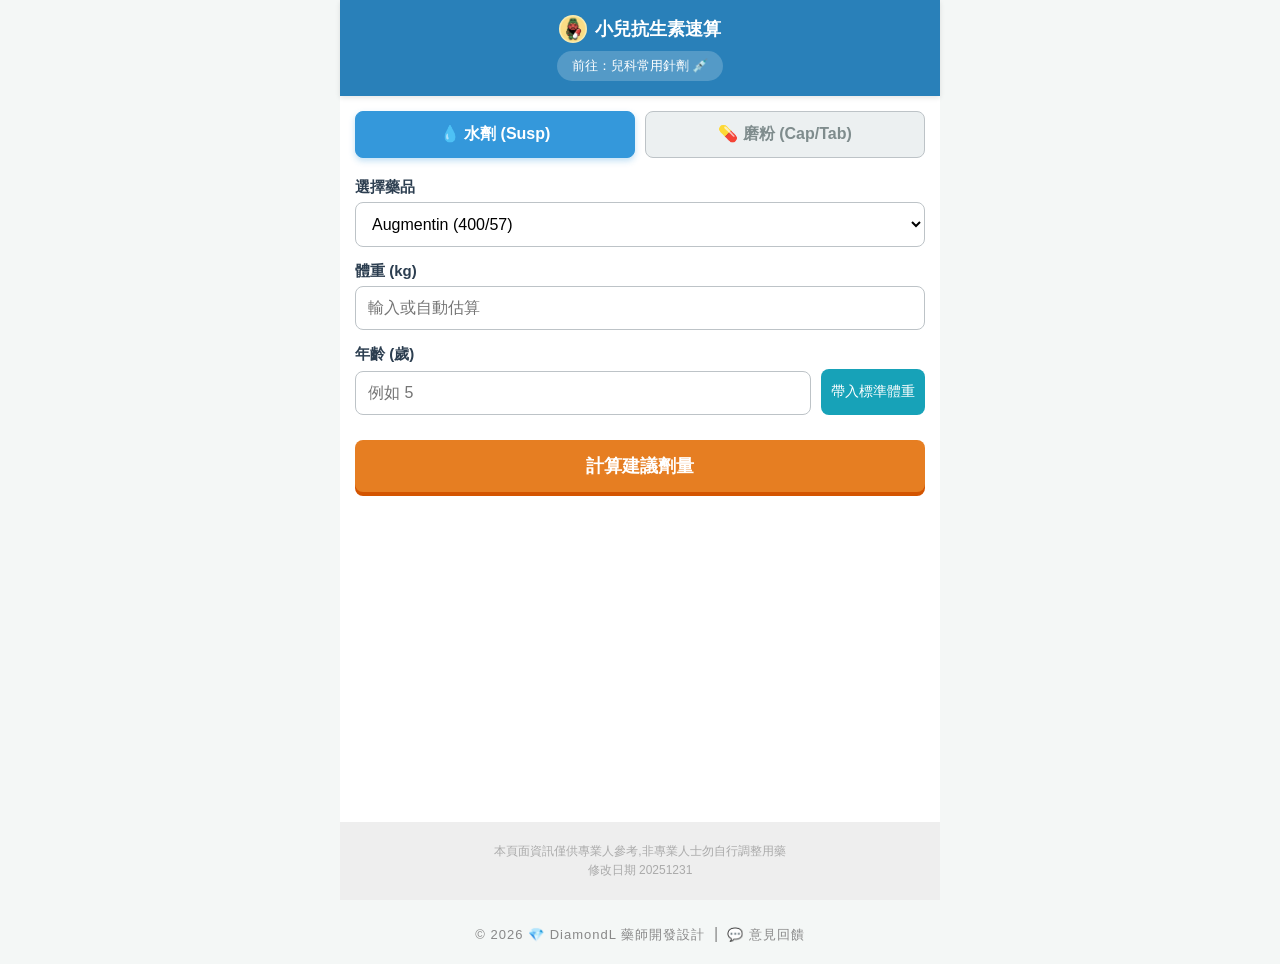
==== index.html @ 750c21d2 "add GA　code" ====
<!DOCTYPE html>
<html lang="zh-TW">
<head>
    <meta charset="UTF-8">
    <meta name="viewport" content="width=device-width, initial-scale=1.0, user-scalable=no">
    <title>小兒/成人劑量速算 (20251231版)</title>
    <!-- Google tag (gtag.js) -->
<script async src="https://www.googletagmanager.com/gtag/js?id=G-T5R33JYTC0"></script>
<script>
  window.dataLayer = window.dataLayer || [];
  function gtag(){dataLayer.push(arguments);}
  gtag('js', new Date());

  gtag('config', 'G-T5R33JYTC0');
</script>
    <link rel="manifest" href="manifest.json">
    <meta name="theme-color" content="#2980b9">
    <link rel="apple-touch-icon" href="icon.png">
    <meta name="apple-mobile-web-app-capable" content="yes">
    <meta name="apple-mobile-web-app-status-bar-style" content="black-translucent">

    <style>
        body { font-family: "Microsoft JhengHei", -apple-system, sans-serif; background-color: #f4f7f6; margin: 0; padding: 0; color: #333; }
        .container { max-width: 600px; margin: 0 auto; background: white; min-height: 100vh; display: flex; flex-direction: column; }
        
        header { background: #2980b9; color: white; padding: 15px; text-align: center; box-shadow: 0 2px 5px rgba(0,0,0,0.1); position: sticky; top: 0; z-index: 100; }
        header h2 { margin: 0; font-size: 18px; display: flex; align-items: center; justify-content: center; gap: 8px; }

        /* 切換按鈕樣式 */
        .nav-link {
            display: inline-block; margin-top: 8px; font-size: 13px;
            color: #fff; text-decoration: none;
            background: rgba(255,255,255,0.2); padding: 6px 15px;
            border-radius: 20px; transition: 0.2s;
        }
        .nav-link:active { background: rgba(255,255,255,0.4); }

        .content { padding: 15px; flex: 1; }

        .tab-group { display: flex; gap: 10px; margin-bottom: 20px; }
        .tab-btn { 
            flex: 1; padding: 12px; border: 1px solid #bdc3c7; background: #ecf0f1; color: #7f8c8d; 
            font-size: 16px; font-weight: bold; border-radius: 8px; cursor: pointer; transition: 0.2s;
        }
        .tab-btn.active { background: #3498db; color: white; border-color: #3498db; box-shadow: 0 3px 6px rgba(52, 152, 219, 0.3); }

        .form-group { margin-bottom: 15px; }
        .form-group label { display: block; margin-bottom: 5px; font-weight: bold; color: #2c3e50; font-size: 15px; }
        select, input { width: 100%; padding: 12px; border: 1px solid #bdc3c7; border-radius: 8px; font-size: 16px; background: #fff; box-sizing: border-box; }
        select:focus, input:focus { border-color: #3498db; outline: none; }

        .tamiflu-age-opt { display: none; flex-direction: row; gap: 5px; margin-bottom: 15px; }
        .tf-btn { flex: 1; padding: 10px 2px; border: 1px solid #17a2b8; background: white; color: #17a2b8; border-radius: 6px; cursor: pointer; font-weight: bold; font-size: 13px; }
        .tf-btn.active { background: #17a2b8; color: white; }

        #tamiflu-renal-block { display: none; margin-top: 20px; padding-top: 15px; border-top: 1px dashed #ccc; }

        .renal-calculator { background: #eaf2f8; padding: 15px; border-radius: 8px; border: 1px solid #aed6f1; margin-bottom: 15px; display: none; }
        .renal-calc-title { font-size: 14px; font-weight: bold; color: #2980b9; margin-bottom: 10px; border-bottom: 1px solid #d6eaf8; padding-bottom: 5px; }
        .calc-row { display: flex; gap: 10px; }
        .small-btn { padding: 8px 12px; background: #3498db; color: white; border: none; border-radius: 6px; cursor: pointer; font-size: 14px; }

        .age-row { display: flex; gap: 10px; align-items: flex-end; }
        .age-input-group { flex: 1; }
        .estimate-btn { padding: 12px 10px; background-color: #17a2b8; color: white; border: none; border-radius: 8px; cursor: pointer; font-size: 14px; height: 46px; white-space: nowrap; }
        #estimate-msg { font-size: 13px; color: #17a2b8; margin-top: 5px; display: none; }

        .calc-btn { width: 100%; padding: 14px; background: #e67e22; color: white; border: none; border-radius: 8px; font-size: 18px; font-weight: bold; cursor: pointer; margin-top: 10px; box-shadow: 0 4px 0 #d35400; }
        .calc-btn:active { transform: translateY(2px); box-shadow: 0 2px 0 #d35400; }

        .result-card { background-color: #fff; border: 1px solid #e0e0e0; border-radius: 8px; padding: 0; margin-top: 25px; display: none; box-shadow: 0 4px 10px rgba(0,0,0,0.05); overflow: hidden; }
        .res-header { padding: 10px 15px; font-weight: bold; color: white; display: flex; justify-content: space-between; align-items: center; }
        .res-body { padding: 15px; display: flex; align-items: baseline; justify-content: space-between; }
        
        .res-hosp { background-color: #7f8c8d; }
        .res-assoc { background-color: #2980b9; }
        .res-tamiflu { background-color: #d35400; }
        /* 組合治療卡片 */
        .res-combo { background-color: #8e44ad; } 

        .res-val { font-size: 32px; font-weight: bold; color: #333; }
        .res-unit { font-size: 16px; color: #666; margin-left: 5px; }
        .res-freq { background: #eee; padding: 4px 10px; border-radius: 15px; font-size: 14px; font-weight: bold; color: #555; }

        .note-warning { color: #c0392b; font-weight: bold; margin-top: 5px; font-size: 14px; display: block; padding: 0 15px 15px 15px; }
        .renal-badge { background: #e74c3c; color: white; font-size: 12px; padding: 2px 6px; border-radius: 4px; margin-left: 5px; vertical-align: middle; display: none; }

        .guide-box { margin-top: 20px; font-size: 13px; line-height: 1.5; color: #555; }
        .guide-item { margin-bottom: 15px; padding: 10px; background: #f9f9f9; border-left: 4px solid #ccc; border-radius: 4px; }
        .guide-title { display: block; font-weight: bold; margin-bottom: 5px; color: #333; }
        .guide-hosp-border { border-left-color: #7f8c8d; }
        .guide-assoc-border { border-left-color: #2980b9; background-color: #eaf2f8; }

        .info-table { width: 100%; border-collapse: collapse; margin-top: 10px; font-size: 13px; }
        .info-table th, .info-table td { border: 1px solid #bdc3c7; padding: 8px; text-align: left; vertical-align: middle; }
        .info-table th { background-color: #ecf0f1; text-align: center; font-weight: bold; color: #2c3e50; }
        .info-table tr:nth-child(even) { background-color: #f8f9fa; }
        .info-table td small { display: block; color: #7f8c8d; margin-top: 4px; font-size: 12px; }

        .tamiflu-ref-section { margin-top: 25px; display: none; }
        .ref-title { font-size: 15px; font-weight: bold; color: #d35400; border-left: 4px solid #d35400; padding-left: 8px; margin-bottom: 10px; }

        footer { text-align: center; padding: 20px; background: #eee; font-size: 12px; color: #aaa; margin-top: auto; line-height: 1.6; }
   /* === 開發者專屬頁尾樣式 (極簡連結版) === */
        .creator-footer {
            text-align: center;
            padding: 25px 0 20px 0;
            width: 100%;
            color: #888888; /* 👈 新增這行，讓中間的分隔線 | 變成灰色 */
        }
        
        .creator-footer a {
            color: #888888; /* 平常是低調的灰色 */
            text-decoration: none; /* 拿掉醜醜的底線 */
            font-size: 13px;
            letter-spacing: 1px;
            transition: color 0.2s;
        }
        
        .creator-footer a:active {
            color: #66b3ff; /* 手指點按時會發出微光，給予點擊回饋 */
        }
    </style>
</head>
<body>

<div class="container">
    <header>
        <h2>
            <img src="icon.png" style="width: 28px; height: 28px; border-radius: 50%;" onerror="this.style.display='none'">
            小兒抗生素速算
        </h2>
        <a href="injectables.html" class="nav-link">前往：兒科常用針劑 💉</a>
    </header>

    <div class="content">
        <div class="tab-group">
            <button class="tab-btn active" onclick="switchTab('susp')">💧 水劑 (Susp)</button>
            <button class="tab-btn" onclick="switchTab('pow')">💊 磨粉 (Cap/Tab)</button>
        </div>

        <div class="form-group">
            <label for="drug">選擇藥品</label>
            <select id="drug" onchange="handleDrugChange()"></select>
        </div>

        <div id="tamiflu-mode-select" class="tamiflu-age-opt">
            <button class="tf-btn" onclick="setTamifluMode('infant')" id="btn-infant">未滿 1 歲</button>
            <button class="tf-btn active" onclick="setTamifluMode('child')" id="btn-child">1 歲以上</button>
            <button class="tf-btn" onclick="setTamifluMode('adult')" id="btn-adult">超過13歲與成人</button>
        </div>

        <div class="form-group" id="weight-group">
            <label for="weight">體重 (kg)</label>
            <input type="number" id="weight" placeholder="輸入或自動估算" step="0.1" inputmode="decimal">
        </div>

        <div class="form-group" id="age-group">
            <label for="age">年齡 (歲)</label>
            <div class="age-row">
                <div class="age-input-group">
                    <input type="number" id="age" placeholder="例如 5" inputmode="decimal">
                </div>
                <button class="estimate-btn" onclick="estimateWeight()">帶入標準體重</button>
            </div>
            <div id="estimate-msg"></div>
        </div>

        <div id="tamiflu-renal-block">
            <div class="form-group">
                <label for="egfr-input">
                    腎功能 (eGFR) 
                    <span class="renal-badge" id="renal-status-badge"></span>
                </label>
                <input type="number" id="egfr-input" placeholder="輸入 eGFR (預設 > 60)" oninput="checkRenalStatus()">
                <div id="egfr-hint" style="font-size: 13px; color: #555; margin-top: 8px; background: #f0f0f0; padding: 8px; border-radius: 5px;">
                    * 兒科適用 Bedside Schwartz 公式：<br>
                    <span style="font-weight:bold; color:#2980b9; display:block; margin-top:4px;">eGFR = 0.413 × 身高 (cm) / Cr (mg/dL)</span>
                </div>
            </div>
            <div id="cr-calc-trigger" style="margin-bottom: 15px;">
                <span style="font-size:13px; color:#3498db; cursor:pointer; text-decoration:underline;" onclick="toggleCrCalc()">
                    🛠️ 只有肌酸酐 (Cr)? 點此換算 (限兒童)
                </span>
            </div>
            <div id="cr-calculator" class="renal-calculator">
                <div class="renal-calc-title">兒童 eGFR 換算器 (Schwartz)</div>
                <div class="calc-row">
                    <input type="number" id="calc-height" placeholder="身高 (cm)">
                    <input type="number" id="calc-cr" placeholder="Cr (mg/dL)">
                </div>
                <button class="small-btn" style="margin-top:10px; width:100%;" onclick="calcSchwartz()">計算並帶入 eGFR</button>
            </div>
        </div>

        <button class="calc-btn" onclick="calculate()">計算建議劑量</button>

        <div id="results-container">
            <div id="res-card-hosp" class="result-card">
                <div class="res-header res-hosp">
                    <span>🏥 院內建議</span>
                    <small>Hospital Std.</small>
                </div>
                <div class="res-body">
                    <div><span class="res-val" id="val-hosp">--</span><span class="res-unit" id="unit-hosp">mL</span></div>
                    <div class="res-freq" id="freq-hosp">--</div>
                </div>
            </div>

            <div id="res-card-assoc" class="result-card" style="display:none;">
                <div class="res-header res-assoc">
                    <span>★ 兒科醫學會建議</span>
                    <small>High Dose</small>
                </div>
                <div class="res-body">
                    <div><span class="res-val" id="val-assoc">--</span><span class="res-unit" id="unit-assoc">mL</span></div>
                    <div class="res-freq" id="freq-assoc">--</div>
                </div>
                <span id="warning-assoc" class="note-warning"></span>
            </div>

            <div id="res-card-combo" class="result-card" style="display:none;">
                <div class="res-header res-combo">
                    <span>💊 高劑量中耳炎組合</span>
                    <small>Target 90mg/kg</small>
                </div>
                <div class="res-body" style="flex-direction: column; align-items: flex-start; gap:8px;">
                     <div style="font-size:14px; color:#555;">為達 80-90mg/kg/day，需額外添加：</div>
                     <div><span class="res-val" id="val-combo">--</span><span class="res-unit" id="unit-combo"></span></div>
                     <div class="res-freq" id="text-combo" style="background:#f3e5f5; color:#8e44ad"></div>
                </div>
            </div>

            <div id="res-card-tamiflu" class="result-card" style="display:none;">
                <div class="res-header res-tamiflu">
                    <span id="tf-header-title">🦠 克流感調配 (50mL)</span>
                    <small>Tamiflu</small>
                </div>
                <div class="res-body" style="display:block;">
                    <div id="tf-kid-view">
                        <div style="display:flex; justify-content:space-between; align-items:center;">
                            <div><span class="res-val" id="val-tamiflu">--</span><span class="res-unit">顆 (75mg)</span></div>
                            <div class="res-freq" id="freq-tamiflu">BID x 5天</div>
                        </div>
                        <div style="margin-top:10px; font-size:14px; color:#555; background:#f0f0f0; padding:8px; border-radius:5px;">
                            作法: 剝入 50mL 水中<br>
                            用法: 每次喝 <strong>5 mL</strong> (單次劑量 <span id="dose-tamiflu-mg">--</span> mg)
                        </div>
                    </div>
                    <div id="tf-adult-view" style="display:none;">
                        <div style="display:flex; justify-content:space-between; align-items:center;">
                            <div><span class="res-val" id="val-tamiflu-adult">--</span><span class="res-unit">顆 / 次</span></div>
                            <div class="res-freq" id="freq-tamiflu-adult">--</div>
                        </div>
                        <div style="margin-top:10px; font-size:15px; color:#555;">(單次劑量: <span id="dose-tamiflu-adult-mg">--</span> mg)</div>
                    </div>
                </div>
                <span id="warning-tamiflu" class="note-warning"></span>
            </div>

            <div class="guide-box" id="guide-container" style="display:none;">
                <div class="guide-item guide-assoc-border" id="text-assoc-box" style="display:none;">
                    <span class="guide-title" style="color:#2980b9">兒科醫學會建議</span>
                    <span id="text-assoc"></span>
                </div>
                <div class="guide-item guide-hosp-border">
                    <span class="guide-title" style="color:#7f8c8d">院內建議劑量</span>
                    <span id="text-hosp"></span>
                </div>
            </div>
            
            <div id="tamiflu-ref-container" class="tamiflu-ref-section">
                <div id="tf-ref-child">
                    <div class="ref-title">📊 體重與建議劑量對照表 (1歲以上)</div>
                    <table class="info-table" style="margin-bottom: 25px;">
                        <thead><tr><th>體重</th><th>建議劑量 (BID)</th></tr></thead>
                        <tbody>
                            <tr><td>≤ 15 kg</td><td>30 mg</td></tr>
                            <tr><td>> 15 - 23 kg</td><td>45 mg</td></tr>
                            <tr><td>> 23 - 40 kg</td><td>60 mg</td></tr>
                            <tr><td>> 40 kg</td><td>75 mg</td></tr>
                        </tbody>
                    </table>
                </div>
                <div id="tf-ref-infant" style="display:none;">
                    <div class="ref-title">👶 嬰兒建議劑量對照表 (未滿1歲)</div>
                    <table class="info-table" style="margin-bottom: 25px;">
                        <thead><tr><th>年齡</th><th>建議劑量 (BID)</th></tr></thead>
                        <tbody><tr><td>0 - 12 個月</td><td>3 mg / kg</td></tr></tbody>
                    </table>
                </div>
                <div id="tf-ref-adult" style="display:none;">
                    <div class="ref-title">🧑 成人標準劑量</div>
                    <table class="info-table" style="margin-bottom: 25px;">
                        <thead><tr><th>對象</th><th>建議劑量</th></tr></thead>
                        <tbody><tr><td>成人 / 13歲以上</td><td>75 mg BID</td></tr></tbody>
                    </table>
                </div>
                <div class="ref-title">⚠️ 腎功能劑量調整 (Oseltamivir)</div>
                <table class="info-table">
                    <thead><tr><th style="width: 40%">CrCl / 模式</th><th>建議劑量</th></tr></thead>
                    <tbody>
                        <tr><td>> 60 mL/min</td><td>不需調整劑量</td></tr>
                        <tr><td>30-60 mL/min</td><td>30 mg BID<br><small>為期 5 天</small></td></tr>
                        <tr><td>10-30 mL/min</td><td>30 mg QD<br><small>為期 5 天</small></td></tr>
                        <tr><td>血液透析</td><td>透析後 30 mg<br><small>可透析前給藥</small></td></tr>
                        <tr><td>腹膜透析</td><td>30 mg 單次劑量</td></tr>
                    </tbody>
                </table>
            </div>
        </div>
    </div>

    <footer>
        本頁面資訊僅供專業人參考,非專業人士勿自行調整用藥<br>
        修改日期 20251231
    </footer>
</div>

<script>
    const growthChart = {
        0.5: 7.5, 1: 9.5, 2: 12.0, 3: 14.5, 4: 16.5, 5: 18.5, 6: 21.0, 
        7: 24.0, 8: 27.0, 9: 30.5, 10: 34.0, 11: 38.5, 12: 43.0
    };

    const db = {
        susp: [
            { id: 'aug', name: 'Augmentin (400/57)', conc: 80, hospBasis: 45, hospFreq: 2, assocBasis: 90, assocFreq: 2, unit: 'mL', hospText: '一般感染: 25 mg/kg BID; 嚴重: 45 mg/kg BID', assocText: '80-90 mg amoxicillin/kg/day，bid-tid (建議比例14:1，院內為7:1)' },
            { id: 'baktar', name: 'Sulfacotrim (Baktar)', conc: 8, isAgeBased: true, hospBasis: 0, hospFreq: 2, assocBasis: 10, assocFreq: 2, unit: 'mL', hospText: '6週-5月: 2.5ml BID; 6月-5歲: 5ml BID; 6-12歲: 10ml BID', assocText: '首選反應不佳時 TMP 6-12 mg/kg/day bid' },
            { id: 'zith', name: 'Zithromax', conc: 40, hospBasis: 10, hospFreq: 1, assocBasis: null, unit: 'mL', hospText: '中耳炎: 10 mg/kg (單次或3天); 肺炎: D1 10mg/kg, D2-5 5mg/kg', assocText: '' },
            { id: 'ulexin', name: 'Ulexin (Cephalexin)', conc: 25, hospBasis: 50, hospFreq: 4, assocBasis: null, unit: 'mL', hospText: '<25kg: 25-50 mg/kg/day div 4; >25kg: 250-500mg Q6H', assocText: '' }
        ],
        pow: [
            { id: 'cexime', name: 'Cexime (100mg/cap)', conc: 100, hospBasis: 8, hospFreq: 2, assocBasis: 10, assocFreq: 2, unit: '顆', hospText: '<45kg: 8 mg/kg/day div 1-2; >45kg: 400 mg/day', assocText: '10 mg/kg/day，bid' },
            { id: 'amox', name: 'Amoxicillin (500mg/cap)', conc: 500, hospBasis: 45, hospFreq: 3, assocBasis: 90, assocFreq: 2, unit: '顆', hospText: '<40kg: 40-45 mg/kg; >40kg: 500mg Q8H', assocText: '80-90 mg/kg/day，bid-tid' },
            { id: 'ceflour', name: 'Ceflour (250mg/cap)', conc: 250, hospBasis: 30, hospFreq: 2, assocBasis: 30, assocFreq: 2, unit: '顆', hospText: '3 mo-12 yrs: 30 mg/kg/day bid', assocText: '30 mg/kg/day，bid' },
            { id: 'acylo', name: 'Acylo (400mg/tab)', conc: 400, hospBasis: 80, hospFreq: 4, assocBasis: null, unit: '顆', hospText: '水痘: 20 mg/kg QID (Max 800mg)', assocText: '' },
            { id: 'doxy', name: 'Doxymycin (100mg/cap)', conc: 100, hospBasis: 4.4, hospFreq: 2, assocBasis: null, unit: '顆', hospText: '<45kg: 4.4 mg/kg/day bid; >45kg: 100mg bid', assocText: '' },
            { id: 'cino', name: 'Cinilon (250mg/cap)', conc: 250, hospBasis: 30, hospFreq: 2, assocBasis: null, unit: '顆', hospText: '10-20 mg/kg Q12H (Max 750mg/dose)', assocText: '' },
            { id: 'tamiflu', name: 'Tamiflu (克流感)', type: 'special', unit: '顆', hospText: '', assocText: '' }
        ]
    };

    let currentMode = 'susp';
    let tamifluAgeMode = 'child';

    function switchTab(mode) {
        currentMode = mode;
        const btns = document.querySelectorAll('.tab-btn');
        if (mode === 'susp') {
            btns[0].classList.add('active');
            btns[1].classList.remove('active');
        } else {
            btns[0].classList.remove('active');
            btns[1].classList.add('active');
        }
        renderSelect();
        hideResult();
        handleDrugChange();
    }

    function renderSelect() {
        const select = document.getElementById('drug');
        select.innerHTML = '';
        db[currentMode].forEach((d, index) => {
            const opt = document.createElement('option');
            opt.value = index;
            opt.text = d.name;
            select.add(opt);
        });
    }

    function handleDrugChange() {
        hideResult();
        const drugIdx = document.getElementById('drug').value;
        const drug = db[currentMode][drugIdx];
        
        const tfModeSelect = document.getElementById('tamiflu-mode-select');
        const tfRenal = document.getElementById('tamiflu-renal-block');
        const tfRef = document.getElementById('tamiflu-ref-container');
        const wGroup = document.getElementById('weight-group');
        const aGroup = document.getElementById('age-group');

        if (drug.id === 'tamiflu') {
            tfModeSelect.style.display = 'flex';
            tfRenal.style.display = 'block'; 
            tfRef.style.display = 'none'; 
            setTamifluMode('child'); // 預設 child
        } else {
            tfModeSelect.style.display = 'none';
            tfRenal.style.display = 'none';
            tfRef.style.display = 'none';
            wGroup.style.display = 'block'; 
            aGroup.style.display = 'block';
        }
    }

    function setTamifluMode(mode) {
        tamifluAgeMode = mode;
        document.getElementById('btn-infant').classList.toggle('active', mode === 'infant');
        document.getElementById('btn-child').classList.toggle('active', mode === 'child');
        document.getElementById('btn-adult').classList.toggle('active', mode === 'adult');
        // ... (Same UI logic)
        const crTrigger = document.getElementById('cr-calc-trigger');
        const crCalc = document.getElementById('cr-calculator');
        const egfrHint = document.getElementById('egfr-hint');
        const wGroup = document.getElementById('weight-group');
        const aGroup = document.getElementById('age-group');

        if (mode === 'adult') {
            crTrigger.style.display = 'none';
            crCalc.style.display = 'none';
            egfrHint.innerHTML = "* 成人請直接輸入檢驗數值 (MDRD/CKD-EPI)<br><span style='color:#666; font-size:12px; display:block; margin-top:6px; line-height:1.4;'>本網頁工具採取「直接對應」的邏輯，將計算或輸入的 eGFR 數值 直接拿來對照仿單上的 CrCl 分級 (60, 30, 10)。</span>";
            wGroup.style.display = 'none'; 
            aGroup.style.display = 'none';
        } else {
            crTrigger.style.display = 'block';
            egfrHint.innerHTML = "* 兒科適用 Bedside Schwartz 公式：<br><span style='font-weight:bold; color:#2980b9; display:block; margin-top:4px;'>eGFR = 0.413 × 身高 (cm) / Cr (mg/dL)</span>";
            wGroup.style.display = 'block';
            aGroup.style.display = 'block';
        }
        hideResult();
    }
    
    // ... (toggleCrCalc, calcSchwartz, checkRenalStatus, estimateWeight - Same as before)
    function toggleCrCalc() {
        const calc = document.getElementById('cr-calculator');
        calc.style.display = calc.style.display === 'none' ? 'block' : 'none';
    }

    function calcSchwartz() {
        const h = parseFloat(document.getElementById('calc-height').value);
        const cr = parseFloat(document.getElementById('calc-cr').value);
        if (!h || !cr) { alert('請輸入身高與肌酸酐'); return; }
        const egfr = (0.413 * h) / cr;
        document.getElementById('egfr-input').value = egfr.toFixed(1);
        checkRenalStatus();
    }

    function checkRenalStatus() {
        const egfrVal = parseFloat(document.getElementById('egfr-input').value);
        const badge = document.getElementById('renal-status-badge');
        if (!egfrVal && egfrVal !== 0) { badge.style.display = 'none'; return; }
        badge.style.display = 'inline-block';
        if (egfrVal > 60) { badge.style.backgroundColor = '#27ae60'; badge.innerText = '正常'; } 
        else if (egfrVal >= 30) { badge.style.backgroundColor = '#f39c12'; badge.innerText = '30-60 (BID)'; } 
        else if (egfrVal >= 10) { badge.style.backgroundColor = '#e67e22'; badge.innerText = '10-30 (QD)'; } 
        else { badge.style.backgroundColor = '#c0392b'; badge.innerText = 'ESRD/洗腎'; }
    }

    function estimateWeight() {
        const age = parseFloat(document.getElementById('age').value);
        const weightInput = document.getElementById('weight');
        const msgDiv = document.getElementById('estimate-msg');
        if (!age || age <= 0) { alert("請先輸入有效的年齡"); return; }
        let estWeight = 0;
        let lookupAge = (age < 1) ? 0.5 : Math.round(age);
        if (growthChart[lookupAge]) estWeight = growthChart[lookupAge];
        else estWeight = (age * 2) + 8;
        weightInput.value = estWeight;
        msgDiv.innerText = `💡 已填入參考體重: ${estWeight} kg`;
        msgDiv.style.display = 'block';
    }

    function hideResult() {
        document.getElementById('results-container').querySelectorAll('.result-card').forEach(el => el.style.display = 'none');
        document.getElementById('guide-container').style.display = 'none';
        document.getElementById('tamiflu-ref-container').style.display = 'none';
        document.getElementById('estimate-msg').style.display = 'none';
    }

    function calculate() {
        const drugIdx = document.getElementById('drug').value;
        const drug = db[currentMode][drugIdx];
        const weight = parseFloat(document.getElementById('weight').value);

   // --- 👇 新增：追蹤口服計算動作 👇 ---
    if (typeof gtag === 'function' && weight > 0) {
        gtag('event', 'calc_oral_dose', {
            'drug_name': drug.name, // 紀錄是哪種藥，例如: Augmentin
            'weight_input': weight, // 紀錄輸入的體重
            'app_version': '20251231'
        });
        console.log('📍 GA4 紀錄：口服計算 - ' + drug.name);
    }
    // --- 👆 新增結束 👆 ---
        
        // ... (Tamiflu logic remains same)
        if (drug.id === 'tamiflu') {
            const egfrInput = document.getElementById('egfr-input').value;
            const egfr = egfrInput ? parseFloat(egfrInput) : 100;
            let targetDoseMg = 0; let freqText = "BID x 5天"; let warning = "";
            if (tamifluAgeMode === 'adult') { targetDoseMg = 75; } 
            else {
                if (!weight || weight <= 0) { alert('請輸入有效體重'); return; }
                if (tamifluAgeMode === 'infant') {
                    if (weight > 10) warning = "⚠️ 體重 > 10kg 但選擇未滿1歲，仿單無建議劑量。";
                    else targetDoseMg = weight * 3;
                } else {
                    if (weight <= 15) targetDoseMg = 30; else if (weight <= 23) targetDoseMg = 45;
                    else if (weight <= 40) targetDoseMg = 60; else targetDoseMg = 75;
                }
            }
            if (egfr >= 60) {} else if (egfr >= 30) { targetDoseMg = 30; freqText = "BID (腎功能 30-60)"; warning += (tamifluAgeMode === 'adult') ? "⚠️ 成人腎功能不全：調整為 30mg BID。" : "⚠️ 依腎功能調整為 30mg BID。"; } else if (egfr >= 10) { targetDoseMg = 30; freqText = "QD (腎功能 10-30)"; warning += "⚠️ 依腎功能調整為 30mg QD。"; } else { warning += "⚠️ eGFR < 10，請參考下方透析建議。"; }
            const kidView = document.getElementById('tf-kid-view');
            const adultView = document.getElementById('tf-adult-view');
            const headerTitle = document.getElementById('tf-header-title');
            if (tamifluAgeMode === 'adult') {
                let capsPerDose = targetDoseMg / 75; 
                document.getElementById('val-tamiflu-adult').innerText = Number.isInteger(capsPerDose) ? capsPerDose : capsPerDose.toFixed(1);
                document.getElementById('freq-tamiflu-adult').innerText = freqText;
                document.getElementById('dose-tamiflu-adult-mg').innerText = targetDoseMg;
                headerTitle.innerText = "💊 克流感服用劑量";
                kidView.style.display = 'none'; adultView.style.display = 'block';
            } else {
                let totalCaps = 0; if (targetDoseMg > 0) totalCaps = (targetDoseMg * 10) / 75;
                document.getElementById('val-tamiflu').innerText = Number.isInteger(totalCaps) ? totalCaps : totalCaps.toFixed(1);
                document.getElementById('dose-tamiflu-mg').innerText = targetDoseMg.toFixed(0);
                document.getElementById('freq-tamiflu').innerText = freqText;
                headerTitle.innerText = "🦠 克流感調配 (50mL)";
                kidView.style.display = 'block'; adultView.style.display = 'none';
            }
            document.getElementById('warning-tamiflu').innerText = warning;
            document.getElementById('res-card-tamiflu').style.display = 'block';
            document.getElementById('tamiflu-ref-container').style.display = 'block';
            ['tf-ref-child', 'tf-ref-infant', 'tf-ref-adult'].forEach(id => document.getElementById(id).style.display = 'none');
            if (tamifluAgeMode === 'infant') document.getElementById('tf-ref-infant').style.display = 'block';
            else if (tamifluAgeMode === 'adult') document.getElementById('tf-ref-adult').style.display = 'block';
            else document.getElementById('tf-ref-child').style.display = 'block';
            return;
        }

        // --- 一般藥品計算邏輯 ---
        const age = parseFloat(document.getElementById('age').value);
        if (!weight || weight <= 0) { alert('請輸入有效體重'); return; }

        let hospDose = 0; let hospNote = '';
        if (drug.id === 'baktar') {
            if (isNaN(age)) { alert('Baktar 需輸入年齡'); return; }
            if (age < 0.5) hospDose = 2.5; else if (age <= 5) hospDose = 5; else hospDose = 10;
        } 
        else if (drug.id === 'ulexin' && weight > 25) { hospDose = 10; hospNote = '(>25kg固定)'; }
        else if (currentMode === 'pow') {
            let dailyMg = weight * drug.hospBasis;
            let isAdult = false;
            if (drug.id === 'cexime' && weight > 45) { dailyMg = 400; isAdult = true; }
            if (drug.id === 'amox' && weight >= 40) { dailyMg = 1500; isAdult = true; } 
            if (drug.id === 'doxy' && weight > 45) { dailyMg = 200; isAdult = true; }
            if (drug.id === 'acylo' && weight > 40) { dailyMg = 3200; isAdult = true; }
            hospDose = (dailyMg / drug.hospFreq) / drug.conc;
            if (isAdult) hospNote = '(成人劑量)';
        } else {
            hospDose = (weight * drug.hospBasis / drug.conc) / drug.hospFreq;
        }

        const hospDoseText = currentMode === 'pow' ? (Number.isInteger(hospDose) ? hospDose : hospDose.toFixed(2)) : hospDose.toFixed(1);
        document.getElementById('val-hosp').innerText = hospDoseText + (hospNote ? "*" : "");
        document.getElementById('unit-hosp').innerText = drug.unit;
        let fTextH = drug.hospFreq === 1 ? 'QD' : (drug.hospFreq === 2 ? 'BID' : (drug.hospFreq === 3 ? 'TID' : 'QID'));
        if (drug.id === 'ulexin') fTextH = 'Q6H';
        document.getElementById('freq-hosp').innerText = fTextH;
        document.getElementById('res-card-hosp').style.display = 'block';

        const assocCard = document.getElementById('res-card-assoc');
        if (drug.assocBasis) {
            let dailyMgAssoc = weight * drug.assocBasis;
            let assocDose = (dailyMgAssoc / drug.conc) / drug.assocFreq;
            if (currentMode === 'pow' && drug.id === 'cexime' && weight > 45) assocDose = 2; 
            
            const assocDoseText = currentMode === 'pow' ? (Number.isInteger(assocDose) ? assocDose : assocDose.toFixed(2)) : assocDose.toFixed(1);
            document.getElementById('val-assoc').innerText = assocDoseText;
            document.getElementById('unit-assoc').innerText = drug.unit;
            let fTextA = drug.assocFreq === 1 ? 'QD' : (drug.assocFreq === 2 ? 'BID' : (drug.assocFreq === 3 ? 'TID' : 'QID'));
            document.getElementById('freq-assoc').innerText = fTextA;
            document.getElementById('warning-assoc').innerText = (drug.id === 'aug') ? "⚠️ 依 90mg/kg 計算。院內配方比例 7:1，請留意腹瀉。" : "";
            assocCard.style.display = 'block';
            document.getElementById('text-assoc-box').style.display = 'block';
            document.getElementById('text-assoc').innerText = drug.assocText;
        } else {
            assocCard.style.display = 'none';
            document.getElementById('text-assoc-box').style.display = 'none';
        }

        // --- 組合治療邏輯 (New Combo Logic) ---
        const comboCard = document.getElementById('res-card-combo');
        const valCombo = document.getElementById('val-combo');
        const unitCombo = document.getElementById('unit-combo');
        const textCombo = document.getElementById('text-combo');

        // 1. 若選擇 Augmentin (水劑)，顯示添加 Amoxicillin (磨粉)
        if (drug.id === 'aug') {
            // Target High Dose: 90 mg/kg/day
            let targetDailyMg = weight * 90;
            // Current Augmentin provides 45 mg/kg/day (based on Hosp logic)
            let currentDailyMg = weight * 45;
            // Gap to fill
            let gapMg = targetDailyMg - currentDailyMg;
            
            if (gapMg > 0) {
                // Amoxicillin 500mg/cap
                let capsNeeded = gapMg / 500;
                // 分頻次: BID (一天總量就是這些)
                let capsPerDay = capsNeeded.toFixed(2);
                
                valCombo.innerText = `+ Amoxicillin (500mg) ${capsPerDay}`;
                unitCombo.innerText = "顆 / 天";
                textCombo.innerText = `為達 90mg/kg/day，需補足差額 ${gapMg.toFixed(0)} mg/day (建議分 BID 給予)`;
                comboCard.style.display = 'block';
            } else {
                comboCard.style.display = 'none';
            }
        } 
        // 2. 若選擇 Amoxicillin (磨粉)，顯示若為 High Dose 需搭配多少 Augmentin
        else if (drug.id === 'amox') {
             // 假設這是 High Dose 的 "外掛" 部分，反推 "主體" Augmentin 該給多少
             // Standard Augmentin 45mg/kg/day
             let augDailyMg = weight * 45;
             // Augmentin conc 80mg/ml
             let augMlPerDay = augDailyMg / 80;
             let augMlBid = augMlPerDay / 2;

             valCombo.innerText = `+ Augmentin Susp ${augMlBid.toFixed(1)}`;
             unitCombo.innerText = "mL BID";
             textCombo.innerText = `若為中耳炎高劑量組合，建議搭配此劑量之 Augmentin 水劑`;
             comboCard.style.display = 'block';
        } 
        else {
            comboCard.style.display = 'none';
        }

        document.getElementById('guide-container').style.display = 'block';
        document.getElementById('text-hosp').innerText = drug.hospText + (hospNote ? " " + hospNote : "");
    }

    renderSelect();
    handleDrugChange();
    if ('serviceWorker' in navigator) {
        window.addEventListener('load', () => { navigator.serviceWorker.register('./sw.js'); });
    }
</script>
<div class="creator-footer">
        <a href="https://liaoweihung.github.io/hub/index.html">&copy; 2026 💎 DiamondL 藥師開發設計</a>
        &nbsp;|&nbsp;
        <a href="https://liaoweihung.github.io/hub/feedback.html?source=兒科口服抗生素速算" target="_blank" onclick="gtag('event', 'click_feedback', { 'source_app': 'ped_abx' });">💬 意見回饋</a>
    </div>
  
</body>
</html>
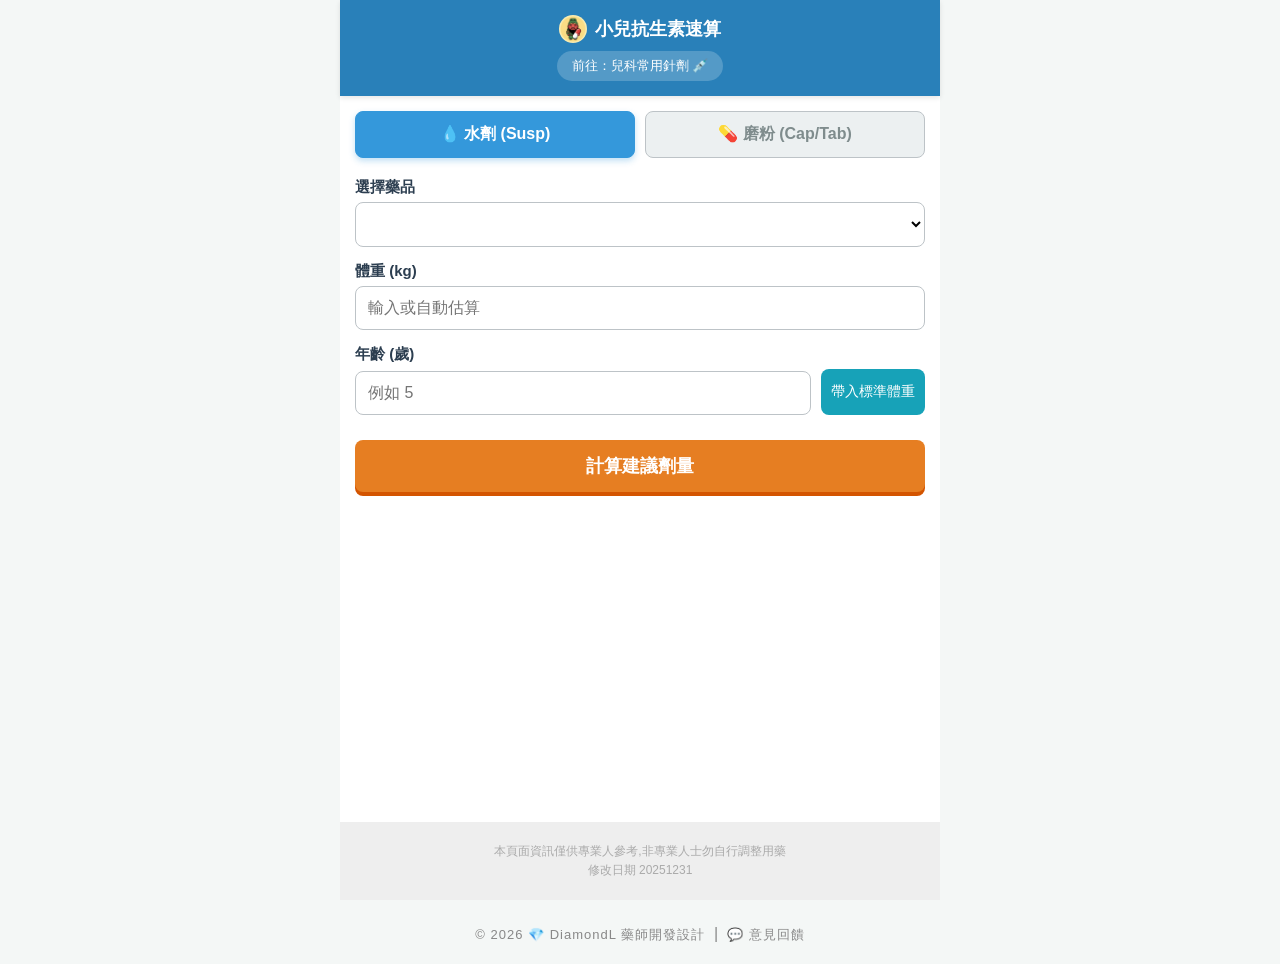
==== commit cc144292: "Update index.html" ====
--- a/index.html
+++ b/index.html
@@ -219,14 +219,28 @@
                 <span id="warning-assoc" class="note-warning"></span>
             </div>
 
-            <div id="res-card-combo" class="result-card" style="display:none;">
+           <div id="res-card-combo" class="result-card" style="display:none;">
                 <div class="res-header res-combo">
-                    <span>💊 高劑量中耳炎組合</span>
+                    <span>💊 高劑量中耳炎組合 (動態核算)</span>
                     <small>Target 90mg/kg</small>
                 </div>
                 <div class="res-body" style="flex-direction: column; align-items: flex-start; gap:8px;">
-                     <div style="font-size:14px; color:#555;">為達 80-90mg/kg/day，需額外添加：</div>
-                     <div><span class="res-val" id="val-combo">--</span><span class="res-unit" id="unit-combo"></span></div>
+                     <div style="font-size:14px; color:#555;">目標總量: <span id="combo-target-mg" style="font-weight:bold; color:#8e44ad;">--</span> mg/day</div>
+                     
+                     <!-- 動態輸入互動區塊 -->
+                     <div style="background:#f3e5f5; padding:12px; border-radius:8px; width:100%; box-sizing:border-box; margin-top:5px;">
+                         <label style="font-size:14px; font-weight:bold; color:#8e44ad; display:block; margin-bottom:8px;" id="combo-input-label">若醫師實際開立：</label>
+                         <div style="display:flex; gap:10px; align-items:center;">
+                             <input type="number" id="combo-actual-dose" style="width:80px; padding:8px; border:2px solid #8e44ad; border-radius:6px; font-size:16px; font-weight:bold; text-align:center;" step="0.1" inputmode="decimal" oninput="recalcCombo()">
+                             <span id="combo-input-unit" style="font-size:15px; color:#555; font-weight:bold;"></span>
+                         </div>
+                     </div>
+
+                     <div style="margin-top:8px; font-size:14px; color:#555;" id="combo-result-title">需額外搭配：</div>
+                     <div style="display:flex; align-items:baseline; gap:5px;">
+                         <span class="res-val" id="val-combo" style="color:#8e44ad;">--</span>
+                         <span class="res-unit" id="unit-combo"></span>
+                     </div>
                      <div class="res-freq" id="text-combo" style="background:#f3e5f5; color:#8e44ad"></div>
                 </div>
             </div>
@@ -469,6 +483,53 @@
         document.getElementById('estimate-msg').style.display = 'none';
     }
 
+　　// === 新增：組合治療動態反推功能 ===
+    function recalcCombo() {
+        const weight = parseFloat(document.getElementById('weight').value);
+        const actualDose = parseFloat(document.getElementById('combo-actual-dose').value) || 0;
+        const drugIdx = document.getElementById('drug').value;
+        const drug = db;
+
+        if (!weight || weight <= 0) return;
+
+        let targetDailyMg = weight * 90; // 目標 90 mg/kg/day
+
+        if (drug.id === 'aug') {
+            // 輸入的是 Augmentin mL BID
+            let augDailyMg = actualDose * 2 * 80; // mL * 2次 * 80mg/mL
+            let gapMg = targetDailyMg - augDailyMg;
+            
+            if (gapMg > 0) {
+                let capsNeeded = gapMg / 500;
+                document.getElementById('val-combo').innerText = `+ Amoxicillin (500) ${capsNeeded.toFixed(2)}`;
+                document.getElementById('unit-combo').innerText = "顆 / 天";
+                document.getElementById('text-combo').innerText = `補足差額 ${gapMg.toFixed(0)} mg/day (可分BID給予)`;
+                document.getElementById('text-combo').style.display = 'inline-block';
+            } else {
+                document.getElementById('val-combo').innerText = "✔️ 總量已達標";
+                document.getElementById('unit-combo').innerText = "(無需添加)";
+                document.getElementById('text-combo').style.display = 'none';
+            }
+        } else if (drug.id === 'amox') {
+            // 輸入的是 Amoxicillin 總顆數/天
+            let amoxDailyMg = actualDose * 500;
+            let gapMg = targetDailyMg - amoxDailyMg;
+            
+            if (gapMg > 0) {
+                let augMlPerDay = gapMg / 80;
+                let augMlBid = augMlPerDay / 2;
+                document.getElementById('val-combo').innerText = `+ Augmentin Susp ${augMlBid.toFixed(1)}`;
+                document.getElementById('unit-combo').innerText = "mL BID";
+                document.getElementById('text-combo').innerText = `補足差額 ${gapMg.toFixed(0)} mg/day`;
+                document.getElementById('text-combo').style.display = 'inline-block';
+            } else {
+                document.getElementById('val-combo').innerText = "✔️ 總量已達標";
+                document.getElementById('unit-combo').innerText = "(無需添加)";
+                document.getElementById('text-combo').style.display = 'none';
+            }
+        }
+    }　
+    
     function calculate() {
         const drugIdx = document.getElementById('drug').value;
         const drug = db[currentMode][drugIdx];
@@ -581,62 +642,35 @@
             document.getElementById('text-assoc-box').style.display = 'none';
         }
 
-        // --- 組合治療邏輯 (New Combo Logic) ---
+       // --- 組合治療邏輯 (動態輸入版) ---
         const comboCard = document.getElementById('res-card-combo');
-        const valCombo = document.getElementById('val-combo');
-        const unitCombo = document.getElementById('unit-combo');
-        const textCombo = document.getElementById('text-combo');
-
-        // 1. 若選擇 Augmentin (水劑)，顯示添加 Amoxicillin (磨粉)
+
         if (drug.id === 'aug') {
-            // Target High Dose: 90 mg/kg/day
-            let targetDailyMg = weight * 90;
-            // Current Augmentin provides 45 mg/kg/day (based on Hosp logic)
-            let currentDailyMg = weight * 45;
-            // Gap to fill
-            let gapMg = targetDailyMg - currentDailyMg;
-            
-            if (gapMg > 0) {
-                // Amoxicillin 500mg/cap
-                let capsNeeded = gapMg / 500;
-                // 分頻次: BID (一天總量就是這些)
-                let capsPerDay = capsNeeded.toFixed(2);
-                
-                valCombo.innerText = `+ Amoxicillin (500mg) ${capsPerDay}`;
-                unitCombo.innerText = "顆 / 天";
-                textCombo.innerText = `為達 90mg/kg/day，需補足差額 ${gapMg.toFixed(0)} mg/day (建議分 BID 給予)`;
-                comboCard.style.display = 'block';
-            } else {
-                comboCard.style.display = 'none';
-            }
-        } 
-        // 2. 若選擇 Amoxicillin (磨粉)，顯示若為 High Dose 需搭配多少 Augmentin
-        else if (drug.id === 'amox') {
-             // 假設這是 High Dose 的 "外掛" 部分，反推 "主體" Augmentin 該給多少
-             // Standard Augmentin 45mg/kg/day
-             let augDailyMg = weight * 45;
-             // Augmentin conc 80mg/ml
-             let augMlPerDay = augDailyMg / 80;
-             let augMlBid = augMlPerDay / 2;
-
-             valCombo.innerText = `+ Augmentin Susp ${augMlBid.toFixed(1)}`;
-             unitCombo.innerText = "mL BID";
-             textCombo.innerText = `若為中耳炎高劑量組合，建議搭配此劑量之 Augmentin 水劑`;
-             comboCard.style.display = 'block';
-        } 
-        else {
+            document.getElementById('combo-target-mg').innerText = (weight * 90).toFixed(0);
+            document.getElementById('combo-input-label').innerText = "若醫師開立 Augmentin 水劑：";
+            document.getElementById('combo-input-unit').innerText = "mL BID";
+            
+            // 帶入預設的院內建議劑量 (方便直接算)
+            let defaultAugBid = ((weight * 45 / 80) / 2).toFixed(1);
+            document.getElementById('combo-actual-dose').value = defaultAugBid;
+            
+            comboCard.style.display = 'block';
+            recalcCombo(); // 觸發計算
+            
+        } else if (drug.id === 'amox') {
+            document.getElementById('combo-target-mg').innerText = (weight * 90).toFixed(0);
+            document.getElementById('combo-input-label').innerText = "若醫師開立 Amox 膠囊：";
+            document.getElementById('combo-input-unit').innerText = "顆 / 天 (總量)";
+            
+            // 預設帶入 1 顆/天 讓醫師/藥師參考
+            document.getElementById('combo-actual-dose').value = 1;
+            
+            comboCard.style.display = 'block';
+            recalcCombo(); // 觸發計算
+            
+        } else {
             comboCard.style.display = 'none';
         }
-
-        document.getElementById('guide-container').style.display = 'block';
-        document.getElementById('text-hosp').innerText = drug.hospText + (hospNote ? " " + hospNote : "");
-    }
-
-    renderSelect();
-    handleDrugChange();
-    if ('serviceWorker' in navigator) {
-        window.addEventListener('load', () => { navigator.serviceWorker.register('./sw.js'); });
-    }
 </script>
 <div class="creator-footer">
         <a href="https://liaoweihung.github.io/hub/index.html">&copy; 2026 💎 DiamondL 藥師開發設計</a>
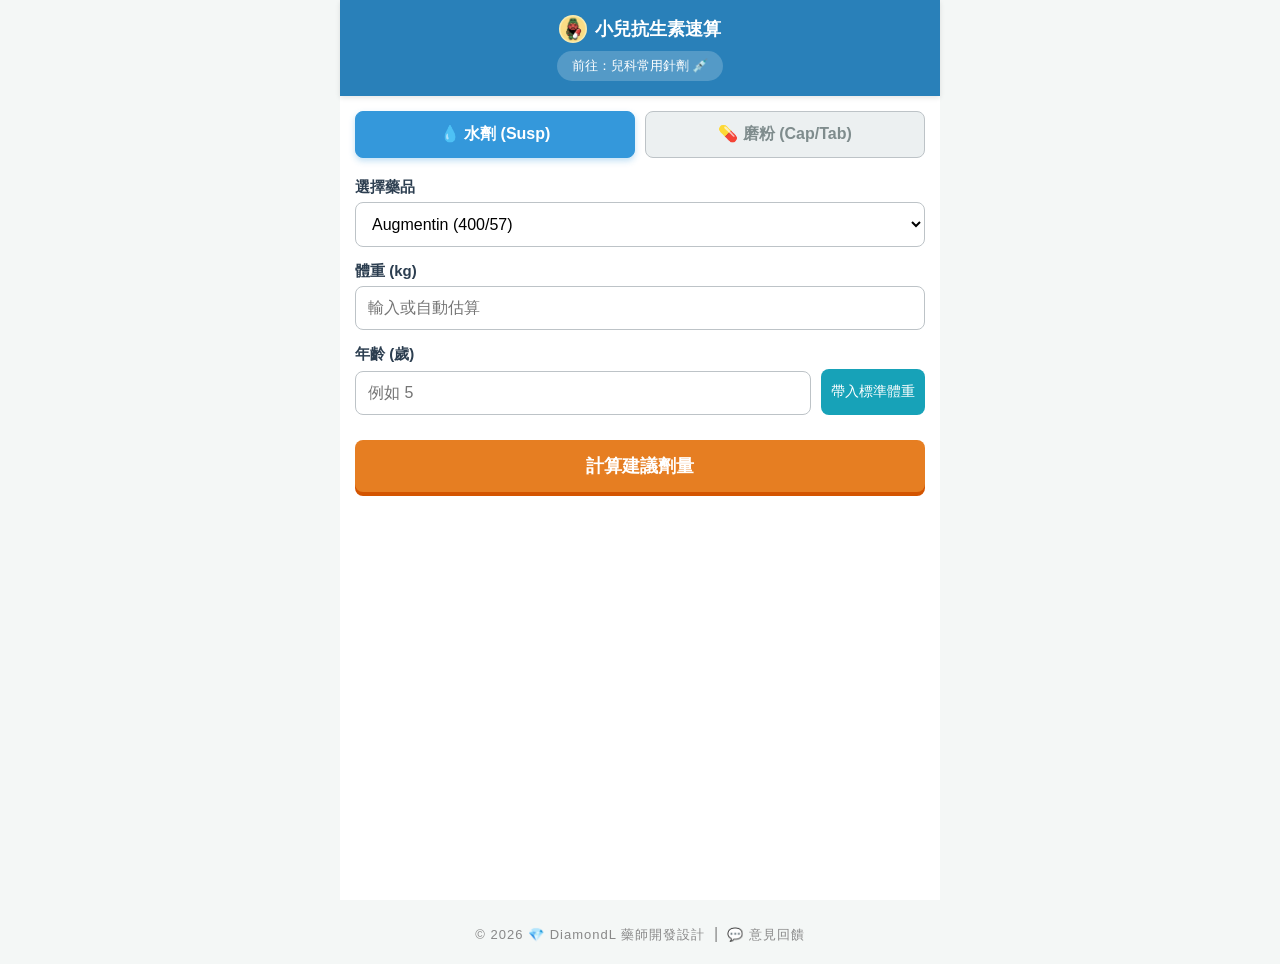
==== commit 437980f4: "Update index.html" ====
--- a/index.html
+++ b/index.html
@@ -4,8 +4,7 @@
     <meta charset="UTF-8">
     <meta name="viewport" content="width=device-width, initial-scale=1.0, user-scalable=no">
     <title>小兒/成人劑量速算 (20251231版)</title>
-    <!-- Google tag (gtag.js) -->
-<script async src="https://www.googletagmanager.com/gtag/js?id=G-T5R33JYTC0"></script>
+    <script async src="https://www.googletagmanager.com/gtag/js?id=G-T5R33JYTC0"></script>
 <script>
   window.dataLayer = window.dataLayer || [];
   function gtag(){dataLayer.push(arguments);}
@@ -106,19 +105,19 @@
             text-align: center;
             padding: 25px 0 20px 0;
             width: 100%;
-            color: #888888; /* 👈 新增這行，讓中間的分隔線 | 變成灰色 */
+            color: #888888; 
         }
         
         .creator-footer a {
-            color: #888888; /* 平常是低調的灰色 */
-            text-decoration: none; /* 拿掉醜醜的底線 */
+            color: #888888; 
+            text-decoration: none; 
             font-size: 13px;
             letter-spacing: 1px;
             transition: color 0.2s;
         }
         
         .creator-footer a:active {
-            color: #66b3ff; /* 手指點按時會發出微光，給予點擊回饋 */
+            color: #66b3ff; 
         }
     </style>
 </head>
@@ -219,7 +218,7 @@
                 <span id="warning-assoc" class="note-warning"></span>
             </div>
 
-           <div id="res-card-combo" class="result-card" style="display:none;">
+            <div id="res-card-combo" class="result-card" style="display:none;">
                 <div class="res-header res-combo">
                     <span>💊 高劑量中耳炎組合 (動態核算)</span>
                     <small>Target 90mg/kg</small>
@@ -227,7 +226,6 @@
                 <div class="res-body" style="flex-direction: column; align-items: flex-start; gap:8px;">
                      <div style="font-size:14px; color:#555;">目標總量: <span id="combo-target-mg" style="font-weight:bold; color:#8e44ad;">--</span> mg/day</div>
                      
-                     <!-- 動態輸入互動區塊 -->
                      <div style="background:#f3e5f5; padding:12px; border-radius:8px; width:100%; box-sizing:border-box; margin-top:5px;">
                          <label style="font-size:14px; font-weight:bold; color:#8e44ad; display:block; margin-bottom:8px;" id="combo-input-label">若醫師實際開立：</label>
                          <div style="display:flex; gap:10px; align-items:center;">
@@ -325,10 +323,6 @@
         </div>
     </div>
 
-    <footer>
-        本頁面資訊僅供專業人參考,非專業人士勿自行調整用藥<br>
-        修改日期 20251231
-    </footer>
 </div>
 
 <script>
@@ -414,7 +408,7 @@
         document.getElementById('btn-infant').classList.toggle('active', mode === 'infant');
         document.getElementById('btn-child').classList.toggle('active', mode === 'child');
         document.getElementById('btn-adult').classList.toggle('active', mode === 'adult');
-        // ... (Same UI logic)
+        
         const crTrigger = document.getElementById('cr-calc-trigger');
         const crCalc = document.getElementById('cr-calculator');
         const egfrHint = document.getElementById('egfr-hint');
@@ -436,7 +430,6 @@
         hideResult();
     }
     
-    // ... (toggleCrCalc, calcSchwartz, checkRenalStatus, estimateWeight - Same as before)
     function toggleCrCalc() {
         const calc = document.getElementById('cr-calculator');
         calc.style.display = calc.style.display === 'none' ? 'block' : 'none';
@@ -483,12 +476,12 @@
         document.getElementById('estimate-msg').style.display = 'none';
     }
 
-　　// === 新增：組合治療動態反推功能 ===
+    // === 新增：組合治療動態反推功能 ===
     function recalcCombo() {
         const weight = parseFloat(document.getElementById('weight').value);
         const actualDose = parseFloat(document.getElementById('combo-actual-dose').value) || 0;
         const drugIdx = document.getElementById('drug').value;
-        const drug = db;
+        const drug = db[currentMode][drugIdx];
 
         if (!weight || weight <= 0) return;
 
@@ -528,23 +521,23 @@
                 document.getElementById('text-combo').style.display = 'none';
             }
         }
-    }　
+    }
     
     function calculate() {
         const drugIdx = document.getElementById('drug').value;
         const drug = db[currentMode][drugIdx];
         const weight = parseFloat(document.getElementById('weight').value);
 
-   // --- 👇 新增：追蹤口服計算動作 👇 ---
-    if (typeof gtag === 'function' && weight > 0) {
-        gtag('event', 'calc_oral_dose', {
-            'drug_name': drug.name, // 紀錄是哪種藥，例如: Augmentin
-            'weight_input': weight, // 紀錄輸入的體重
-            'app_version': '20251231'
-        });
-        console.log('📍 GA4 紀錄：口服計算 - ' + drug.name);
-    }
-    // --- 👆 新增結束 👆 ---
+        // --- 👇 新增：追蹤口服計算動作 👇 ---
+        if (typeof gtag === 'function' && weight > 0) {
+            gtag('event', 'calc_oral_dose', {
+                'drug_name': drug.name, // 紀錄是哪種藥，例如: Augmentin
+                'weight_input': weight, // 紀錄輸入的體重
+                'app_version': '20251231'
+            });
+            console.log('📍 GA4 紀錄：口服計算 - ' + drug.name);
+        }
+        // --- 👆 新增結束 👆 ---
         
         // ... (Tamiflu logic remains same)
         if (drug.id === 'tamiflu') {
@@ -642,7 +635,7 @@
             document.getElementById('text-assoc-box').style.display = 'none';
         }
 
-       // --- 組合治療邏輯 (動態輸入版) ---
+        // --- 組合治療邏輯 (動態輸入版) ---
         const comboCard = document.getElementById('res-card-combo');
 
         if (drug.id === 'aug') {
@@ -671,12 +664,25 @@
         } else {
             comboCard.style.display = 'none';
         }
+
+        // 顯示指南與建議資訊
+        document.getElementById('guide-container').style.display = 'block';
+        document.getElementById('text-hosp').innerText = drug.hospText + (hospNote ? " " + hospNote : "");
+    }
+
+    // --- 👇 網頁初始化與啟動 👇 ---
+    renderSelect();
+    handleDrugChange();
+    if ('serviceWorker' in navigator) {
+        window.addEventListener('load', () => { navigator.serviceWorker.register('./sw.js'); });
+    }
 </script>
+
 <div class="creator-footer">
-        <a href="https://liaoweihung.github.io/hub/index.html">&copy; 2026 💎 DiamondL 藥師開發設計</a>
-        &nbsp;|&nbsp;
-        <a href="https://liaoweihung.github.io/hub/feedback.html?source=兒科口服抗生素速算" target="_blank" onclick="gtag('event', 'click_feedback', { 'source_app': 'ped_abx' });">💬 意見回饋</a>
-    </div>
+    <a href="https://liaoweihung.github.io/hub/index.html">&copy; 2026 💎 DiamondL 藥師開發設計</a>
+    &nbsp;|&nbsp;
+    <a href="https://liaoweihung.github.io/hub/feedback.html?source=兒科口服抗生素速算" target="_blank" onclick="gtag('event', 'click_feedback', { 'source_app': 'ped_abx' });">💬 意見回饋</a>
+</div>
   
 </body>
 </html>
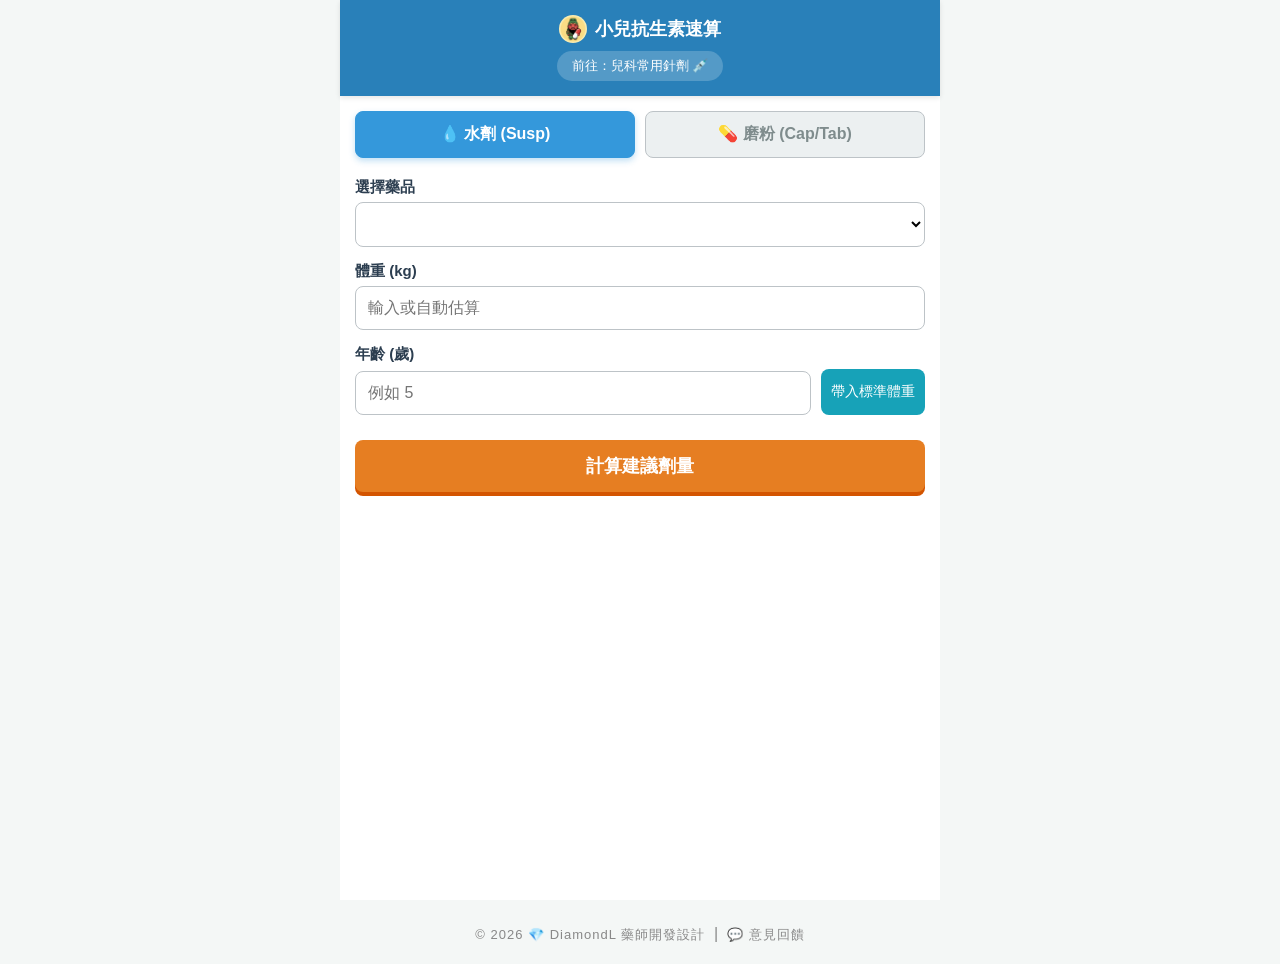
==== commit 8de55867: "Update index.html" ====
--- a/index.html
+++ b/index.html
@@ -18,108 +18,8 @@
     <meta name="apple-mobile-web-app-capable" content="yes">
     <meta name="apple-mobile-web-app-status-bar-style" content="black-translucent">
 
-    <style>
-        body { font-family: "Microsoft JhengHei", -apple-system, sans-serif; background-color: #f4f7f6; margin: 0; padding: 0; color: #333; }
-        .container { max-width: 600px; margin: 0 auto; background: white; min-height: 100vh; display: flex; flex-direction: column; }
-        
-        header { background: #2980b9; color: white; padding: 15px; text-align: center; box-shadow: 0 2px 5px rgba(0,0,0,0.1); position: sticky; top: 0; z-index: 100; }
-        header h2 { margin: 0; font-size: 18px; display: flex; align-items: center; justify-content: center; gap: 8px; }
-
-        /* 切換按鈕樣式 */
-        .nav-link {
-            display: inline-block; margin-top: 8px; font-size: 13px;
-            color: #fff; text-decoration: none;
-            background: rgba(255,255,255,0.2); padding: 6px 15px;
-            border-radius: 20px; transition: 0.2s;
-        }
-        .nav-link:active { background: rgba(255,255,255,0.4); }
-
-        .content { padding: 15px; flex: 1; }
-
-        .tab-group { display: flex; gap: 10px; margin-bottom: 20px; }
-        .tab-btn { 
-            flex: 1; padding: 12px; border: 1px solid #bdc3c7; background: #ecf0f1; color: #7f8c8d; 
-            font-size: 16px; font-weight: bold; border-radius: 8px; cursor: pointer; transition: 0.2s;
-        }
-        .tab-btn.active { background: #3498db; color: white; border-color: #3498db; box-shadow: 0 3px 6px rgba(52, 152, 219, 0.3); }
-
-        .form-group { margin-bottom: 15px; }
-        .form-group label { display: block; margin-bottom: 5px; font-weight: bold; color: #2c3e50; font-size: 15px; }
-        select, input { width: 100%; padding: 12px; border: 1px solid #bdc3c7; border-radius: 8px; font-size: 16px; background: #fff; box-sizing: border-box; }
-        select:focus, input:focus { border-color: #3498db; outline: none; }
-
-        .tamiflu-age-opt { display: none; flex-direction: row; gap: 5px; margin-bottom: 15px; }
-        .tf-btn { flex: 1; padding: 10px 2px; border: 1px solid #17a2b8; background: white; color: #17a2b8; border-radius: 6px; cursor: pointer; font-weight: bold; font-size: 13px; }
-        .tf-btn.active { background: #17a2b8; color: white; }
-
-        #tamiflu-renal-block { display: none; margin-top: 20px; padding-top: 15px; border-top: 1px dashed #ccc; }
-
-        .renal-calculator { background: #eaf2f8; padding: 15px; border-radius: 8px; border: 1px solid #aed6f1; margin-bottom: 15px; display: none; }
-        .renal-calc-title { font-size: 14px; font-weight: bold; color: #2980b9; margin-bottom: 10px; border-bottom: 1px solid #d6eaf8; padding-bottom: 5px; }
-        .calc-row { display: flex; gap: 10px; }
-        .small-btn { padding: 8px 12px; background: #3498db; color: white; border: none; border-radius: 6px; cursor: pointer; font-size: 14px; }
-
-        .age-row { display: flex; gap: 10px; align-items: flex-end; }
-        .age-input-group { flex: 1; }
-        .estimate-btn { padding: 12px 10px; background-color: #17a2b8; color: white; border: none; border-radius: 8px; cursor: pointer; font-size: 14px; height: 46px; white-space: nowrap; }
-        #estimate-msg { font-size: 13px; color: #17a2b8; margin-top: 5px; display: none; }
-
-        .calc-btn { width: 100%; padding: 14px; background: #e67e22; color: white; border: none; border-radius: 8px; font-size: 18px; font-weight: bold; cursor: pointer; margin-top: 10px; box-shadow: 0 4px 0 #d35400; }
-        .calc-btn:active { transform: translateY(2px); box-shadow: 0 2px 0 #d35400; }
-
-        .result-card { background-color: #fff; border: 1px solid #e0e0e0; border-radius: 8px; padding: 0; margin-top: 25px; display: none; box-shadow: 0 4px 10px rgba(0,0,0,0.05); overflow: hidden; }
-        .res-header { padding: 10px 15px; font-weight: bold; color: white; display: flex; justify-content: space-between; align-items: center; }
-        .res-body { padding: 15px; display: flex; align-items: baseline; justify-content: space-between; }
-        
-        .res-hosp { background-color: #7f8c8d; }
-        .res-assoc { background-color: #2980b9; }
-        .res-tamiflu { background-color: #d35400; }
-        /* 組合治療卡片 */
-        .res-combo { background-color: #8e44ad; } 
-
-        .res-val { font-size: 32px; font-weight: bold; color: #333; }
-        .res-unit { font-size: 16px; color: #666; margin-left: 5px; }
-        .res-freq { background: #eee; padding: 4px 10px; border-radius: 15px; font-size: 14px; font-weight: bold; color: #555; }
-
-        .note-warning { color: #c0392b; font-weight: bold; margin-top: 5px; font-size: 14px; display: block; padding: 0 15px 15px 15px; }
-        .renal-badge { background: #e74c3c; color: white; font-size: 12px; padding: 2px 6px; border-radius: 4px; margin-left: 5px; vertical-align: middle; display: none; }
-
-        .guide-box { margin-top: 20px; font-size: 13px; line-height: 1.5; color: #555; }
-        .guide-item { margin-bottom: 15px; padding: 10px; background: #f9f9f9; border-left: 4px solid #ccc; border-radius: 4px; }
-        .guide-title { display: block; font-weight: bold; margin-bottom: 5px; color: #333; }
-        .guide-hosp-border { border-left-color: #7f8c8d; }
-        .guide-assoc-border { border-left-color: #2980b9; background-color: #eaf2f8; }
-
-        .info-table { width: 100%; border-collapse: collapse; margin-top: 10px; font-size: 13px; }
-        .info-table th, .info-table td { border: 1px solid #bdc3c7; padding: 8px; text-align: left; vertical-align: middle; }
-        .info-table th { background-color: #ecf0f1; text-align: center; font-weight: bold; color: #2c3e50; }
-        .info-table tr:nth-child(even) { background-color: #f8f9fa; }
-        .info-table td small { display: block; color: #7f8c8d; margin-top: 4px; font-size: 12px; }
-
-        .tamiflu-ref-section { margin-top: 25px; display: none; }
-        .ref-title { font-size: 15px; font-weight: bold; color: #d35400; border-left: 4px solid #d35400; padding-left: 8px; margin-bottom: 10px; }
-
-        footer { text-align: center; padding: 20px; background: #eee; font-size: 12px; color: #aaa; margin-top: auto; line-height: 1.6; }
-   /* === 開發者專屬頁尾樣式 (極簡連結版) === */
-        .creator-footer {
-            text-align: center;
-            padding: 25px 0 20px 0;
-            width: 100%;
-            color: #888888; 
-        }
-        
-        .creator-footer a {
-            color: #888888; 
-            text-decoration: none; 
-            font-size: 13px;
-            letter-spacing: 1px;
-            transition: color 0.2s;
-        }
-        
-        .creator-footer a:active {
-            color: #66b3ff; 
-        }
-    </style>
+    <link rel="stylesheet" href="style.css">
+
 </head>
 <body>
 
@@ -324,359 +224,8 @@
     </div>
 
 </div>
-
-<script>
-    const growthChart = {
-        0.5: 7.5, 1: 9.5, 2: 12.0, 3: 14.5, 4: 16.5, 5: 18.5, 6: 21.0, 
-        7: 24.0, 8: 27.0, 9: 30.5, 10: 34.0, 11: 38.5, 12: 43.0
-    };
-
-    const db = {
-        susp: [
-            { id: 'aug', name: 'Augmentin (400/57)', conc: 80, hospBasis: 45, hospFreq: 2, assocBasis: 90, assocFreq: 2, unit: 'mL', hospText: '一般感染: 25 mg/kg BID; 嚴重: 45 mg/kg BID', assocText: '80-90 mg amoxicillin/kg/day，bid-tid (建議比例14:1，院內為7:1)' },
-            { id: 'baktar', name: 'Sulfacotrim (Baktar)', conc: 8, isAgeBased: true, hospBasis: 0, hospFreq: 2, assocBasis: 10, assocFreq: 2, unit: 'mL', hospText: '6週-5月: 2.5ml BID; 6月-5歲: 5ml BID; 6-12歲: 10ml BID', assocText: '首選反應不佳時 TMP 6-12 mg/kg/day bid' },
-            { id: 'zith', name: 'Zithromax', conc: 40, hospBasis: 10, hospFreq: 1, assocBasis: null, unit: 'mL', hospText: '中耳炎: 10 mg/kg (單次或3天); 肺炎: D1 10mg/kg, D2-5 5mg/kg', assocText: '' },
-            { id: 'ulexin', name: 'Ulexin (Cephalexin)', conc: 25, hospBasis: 50, hospFreq: 4, assocBasis: null, unit: 'mL', hospText: '<25kg: 25-50 mg/kg/day div 4; >25kg: 250-500mg Q6H', assocText: '' }
-        ],
-        pow: [
-            { id: 'cexime', name: 'Cexime (100mg/cap)', conc: 100, hospBasis: 8, hospFreq: 2, assocBasis: 10, assocFreq: 2, unit: '顆', hospText: '<45kg: 8 mg/kg/day div 1-2; >45kg: 400 mg/day', assocText: '10 mg/kg/day，bid' },
-            { id: 'amox', name: 'Amoxicillin (500mg/cap)', conc: 500, hospBasis: 45, hospFreq: 3, assocBasis: 90, assocFreq: 2, unit: '顆', hospText: '<40kg: 40-45 mg/kg; >40kg: 500mg Q8H', assocText: '80-90 mg/kg/day，bid-tid' },
-            { id: 'ceflour', name: 'Ceflour (250mg/cap)', conc: 250, hospBasis: 30, hospFreq: 2, assocBasis: 30, assocFreq: 2, unit: '顆', hospText: '3 mo-12 yrs: 30 mg/kg/day bid', assocText: '30 mg/kg/day，bid' },
-            { id: 'acylo', name: 'Acylo (400mg/tab)', conc: 400, hospBasis: 80, hospFreq: 4, assocBasis: null, unit: '顆', hospText: '水痘: 20 mg/kg QID (Max 800mg)', assocText: '' },
-            { id: 'doxy', name: 'Doxymycin (100mg/cap)', conc: 100, hospBasis: 4.4, hospFreq: 2, assocBasis: null, unit: '顆', hospText: '<45kg: 4.4 mg/kg/day bid; >45kg: 100mg bid', assocText: '' },
-            { id: 'cino', name: 'Cinilon (250mg/cap)', conc: 250, hospBasis: 30, hospFreq: 2, assocBasis: null, unit: '顆', hospText: '10-20 mg/kg Q12H (Max 750mg/dose)', assocText: '' },
-            { id: 'tamiflu', name: 'Tamiflu (克流感)', type: 'special', unit: '顆', hospText: '', assocText: '' }
-        ]
-    };
-
-    let currentMode = 'susp';
-    let tamifluAgeMode = 'child';
-
-    function switchTab(mode) {
-        currentMode = mode;
-        const btns = document.querySelectorAll('.tab-btn');
-        if (mode === 'susp') {
-            btns[0].classList.add('active');
-            btns[1].classList.remove('active');
-        } else {
-            btns[0].classList.remove('active');
-            btns[1].classList.add('active');
-        }
-        renderSelect();
-        hideResult();
-        handleDrugChange();
-    }
-
-    function renderSelect() {
-        const select = document.getElementById('drug');
-        select.innerHTML = '';
-        db[currentMode].forEach((d, index) => {
-            const opt = document.createElement('option');
-            opt.value = index;
-            opt.text = d.name;
-            select.add(opt);
-        });
-    }
-
-    function handleDrugChange() {
-        hideResult();
-        const drugIdx = document.getElementById('drug').value;
-        const drug = db[currentMode][drugIdx];
-        
-        const tfModeSelect = document.getElementById('tamiflu-mode-select');
-        const tfRenal = document.getElementById('tamiflu-renal-block');
-        const tfRef = document.getElementById('tamiflu-ref-container');
-        const wGroup = document.getElementById('weight-group');
-        const aGroup = document.getElementById('age-group');
-
-        if (drug.id === 'tamiflu') {
-            tfModeSelect.style.display = 'flex';
-            tfRenal.style.display = 'block'; 
-            tfRef.style.display = 'none'; 
-            setTamifluMode('child'); // 預設 child
-        } else {
-            tfModeSelect.style.display = 'none';
-            tfRenal.style.display = 'none';
-            tfRef.style.display = 'none';
-            wGroup.style.display = 'block'; 
-            aGroup.style.display = 'block';
-        }
-    }
-
-    function setTamifluMode(mode) {
-        tamifluAgeMode = mode;
-        document.getElementById('btn-infant').classList.toggle('active', mode === 'infant');
-        document.getElementById('btn-child').classList.toggle('active', mode === 'child');
-        document.getElementById('btn-adult').classList.toggle('active', mode === 'adult');
-        
-        const crTrigger = document.getElementById('cr-calc-trigger');
-        const crCalc = document.getElementById('cr-calculator');
-        const egfrHint = document.getElementById('egfr-hint');
-        const wGroup = document.getElementById('weight-group');
-        const aGroup = document.getElementById('age-group');
-
-        if (mode === 'adult') {
-            crTrigger.style.display = 'none';
-            crCalc.style.display = 'none';
-            egfrHint.innerHTML = "* 成人請直接輸入檢驗數值 (MDRD/CKD-EPI)<br><span style='color:#666; font-size:12px; display:block; margin-top:6px; line-height:1.4;'>本網頁工具採取「直接對應」的邏輯，將計算或輸入的 eGFR 數值 直接拿來對照仿單上的 CrCl 分級 (60, 30, 10)。</span>";
-            wGroup.style.display = 'none'; 
-            aGroup.style.display = 'none';
-        } else {
-            crTrigger.style.display = 'block';
-            egfrHint.innerHTML = "* 兒科適用 Bedside Schwartz 公式：<br><span style='font-weight:bold; color:#2980b9; display:block; margin-top:4px;'>eGFR = 0.413 × 身高 (cm) / Cr (mg/dL)</span>";
-            wGroup.style.display = 'block';
-            aGroup.style.display = 'block';
-        }
-        hideResult();
-    }
-    
-    function toggleCrCalc() {
-        const calc = document.getElementById('cr-calculator');
-        calc.style.display = calc.style.display === 'none' ? 'block' : 'none';
-    }
-
-    function calcSchwartz() {
-        const h = parseFloat(document.getElementById('calc-height').value);
-        const cr = parseFloat(document.getElementById('calc-cr').value);
-        if (!h || !cr) { alert('請輸入身高與肌酸酐'); return; }
-        const egfr = (0.413 * h) / cr;
-        document.getElementById('egfr-input').value = egfr.toFixed(1);
-        checkRenalStatus();
-    }
-
-    function checkRenalStatus() {
-        const egfrVal = parseFloat(document.getElementById('egfr-input').value);
-        const badge = document.getElementById('renal-status-badge');
-        if (!egfrVal && egfrVal !== 0) { badge.style.display = 'none'; return; }
-        badge.style.display = 'inline-block';
-        if (egfrVal > 60) { badge.style.backgroundColor = '#27ae60'; badge.innerText = '正常'; } 
-        else if (egfrVal >= 30) { badge.style.backgroundColor = '#f39c12'; badge.innerText = '30-60 (BID)'; } 
-        else if (egfrVal >= 10) { badge.style.backgroundColor = '#e67e22'; badge.innerText = '10-30 (QD)'; } 
-        else { badge.style.backgroundColor = '#c0392b'; badge.innerText = 'ESRD/洗腎'; }
-    }
-
-    function estimateWeight() {
-        const age = parseFloat(document.getElementById('age').value);
-        const weightInput = document.getElementById('weight');
-        const msgDiv = document.getElementById('estimate-msg');
-        if (!age || age <= 0) { alert("請先輸入有效的年齡"); return; }
-        let estWeight = 0;
-        let lookupAge = (age < 1) ? 0.5 : Math.round(age);
-        if (growthChart[lookupAge]) estWeight = growthChart[lookupAge];
-        else estWeight = (age * 2) + 8;
-        weightInput.value = estWeight;
-        msgDiv.innerText = `💡 已填入參考體重: ${estWeight} kg`;
-        msgDiv.style.display = 'block';
-    }
-
-    function hideResult() {
-        document.getElementById('results-container').querySelectorAll('.result-card').forEach(el => el.style.display = 'none');
-        document.getElementById('guide-container').style.display = 'none';
-        document.getElementById('tamiflu-ref-container').style.display = 'none';
-        document.getElementById('estimate-msg').style.display = 'none';
-    }
-
-    // === 新增：組合治療動態反推功能 ===
-    function recalcCombo() {
-        const weight = parseFloat(document.getElementById('weight').value);
-        const actualDose = parseFloat(document.getElementById('combo-actual-dose').value) || 0;
-        const drugIdx = document.getElementById('drug').value;
-        const drug = db[currentMode][drugIdx];
-
-        if (!weight || weight <= 0) return;
-
-        let targetDailyMg = weight * 90; // 目標 90 mg/kg/day
-
-        if (drug.id === 'aug') {
-            // 輸入的是 Augmentin mL BID
-            let augDailyMg = actualDose * 2 * 80; // mL * 2次 * 80mg/mL
-            let gapMg = targetDailyMg - augDailyMg;
-            
-            if (gapMg > 0) {
-                let capsNeeded = gapMg / 500;
-                document.getElementById('val-combo').innerText = `+ Amoxicillin (500) ${capsNeeded.toFixed(2)}`;
-                document.getElementById('unit-combo').innerText = "顆 / 天";
-                document.getElementById('text-combo').innerText = `補足差額 ${gapMg.toFixed(0)} mg/day (可分BID給予)`;
-                document.getElementById('text-combo').style.display = 'inline-block';
-            } else {
-                document.getElementById('val-combo').innerText = "✔️ 總量已達標";
-                document.getElementById('unit-combo').innerText = "(無需添加)";
-                document.getElementById('text-combo').style.display = 'none';
-            }
-        } else if (drug.id === 'amox') {
-            // 輸入的是 Amoxicillin 總顆數/天
-            let amoxDailyMg = actualDose * 500;
-            let gapMg = targetDailyMg - amoxDailyMg;
-            
-            if (gapMg > 0) {
-                let augMlPerDay = gapMg / 80;
-                let augMlBid = augMlPerDay / 2;
-                document.getElementById('val-combo').innerText = `+ Augmentin Susp ${augMlBid.toFixed(1)}`;
-                document.getElementById('unit-combo').innerText = "mL BID";
-                document.getElementById('text-combo').innerText = `補足差額 ${gapMg.toFixed(0)} mg/day`;
-                document.getElementById('text-combo').style.display = 'inline-block';
-            } else {
-                document.getElementById('val-combo').innerText = "✔️ 總量已達標";
-                document.getElementById('unit-combo').innerText = "(無需添加)";
-                document.getElementById('text-combo').style.display = 'none';
-            }
-        }
-    }
-    
-    function calculate() {
-        const drugIdx = document.getElementById('drug').value;
-        const drug = db[currentMode][drugIdx];
-        const weight = parseFloat(document.getElementById('weight').value);
-
-        // --- 👇 新增：追蹤口服計算動作 👇 ---
-        if (typeof gtag === 'function' && weight > 0) {
-            gtag('event', 'calc_oral_dose', {
-                'drug_name': drug.name, // 紀錄是哪種藥，例如: Augmentin
-                'weight_input': weight, // 紀錄輸入的體重
-                'app_version': '20251231'
-            });
-            console.log('📍 GA4 紀錄：口服計算 - ' + drug.name);
-        }
-        // --- 👆 新增結束 👆 ---
-        
-        // ... (Tamiflu logic remains same)
-        if (drug.id === 'tamiflu') {
-            const egfrInput = document.getElementById('egfr-input').value;
-            const egfr = egfrInput ? parseFloat(egfrInput) : 100;
-            let targetDoseMg = 0; let freqText = "BID x 5天"; let warning = "";
-            if (tamifluAgeMode === 'adult') { targetDoseMg = 75; } 
-            else {
-                if (!weight || weight <= 0) { alert('請輸入有效體重'); return; }
-                if (tamifluAgeMode === 'infant') {
-                    if (weight > 10) warning = "⚠️ 體重 > 10kg 但選擇未滿1歲，仿單無建議劑量。";
-                    else targetDoseMg = weight * 3;
-                } else {
-                    if (weight <= 15) targetDoseMg = 30; else if (weight <= 23) targetDoseMg = 45;
-                    else if (weight <= 40) targetDoseMg = 60; else targetDoseMg = 75;
-                }
-            }
-            if (egfr >= 60) {} else if (egfr >= 30) { targetDoseMg = 30; freqText = "BID (腎功能 30-60)"; warning += (tamifluAgeMode === 'adult') ? "⚠️ 成人腎功能不全：調整為 30mg BID。" : "⚠️ 依腎功能調整為 30mg BID。"; } else if (egfr >= 10) { targetDoseMg = 30; freqText = "QD (腎功能 10-30)"; warning += "⚠️ 依腎功能調整為 30mg QD。"; } else { warning += "⚠️ eGFR < 10，請參考下方透析建議。"; }
-            const kidView = document.getElementById('tf-kid-view');
-            const adultView = document.getElementById('tf-adult-view');
-            const headerTitle = document.getElementById('tf-header-title');
-            if (tamifluAgeMode === 'adult') {
-                let capsPerDose = targetDoseMg / 75; 
-                document.getElementById('val-tamiflu-adult').innerText = Number.isInteger(capsPerDose) ? capsPerDose : capsPerDose.toFixed(1);
-                document.getElementById('freq-tamiflu-adult').innerText = freqText;
-                document.getElementById('dose-tamiflu-adult-mg').innerText = targetDoseMg;
-                headerTitle.innerText = "💊 克流感服用劑量";
-                kidView.style.display = 'none'; adultView.style.display = 'block';
-            } else {
-                let totalCaps = 0; if (targetDoseMg > 0) totalCaps = (targetDoseMg * 10) / 75;
-                document.getElementById('val-tamiflu').innerText = Number.isInteger(totalCaps) ? totalCaps : totalCaps.toFixed(1);
-                document.getElementById('dose-tamiflu-mg').innerText = targetDoseMg.toFixed(0);
-                document.getElementById('freq-tamiflu').innerText = freqText;
-                headerTitle.innerText = "🦠 克流感調配 (50mL)";
-                kidView.style.display = 'block'; adultView.style.display = 'none';
-            }
-            document.getElementById('warning-tamiflu').innerText = warning;
-            document.getElementById('res-card-tamiflu').style.display = 'block';
-            document.getElementById('tamiflu-ref-container').style.display = 'block';
-            ['tf-ref-child', 'tf-ref-infant', 'tf-ref-adult'].forEach(id => document.getElementById(id).style.display = 'none');
-            if (tamifluAgeMode === 'infant') document.getElementById('tf-ref-infant').style.display = 'block';
-            else if (tamifluAgeMode === 'adult') document.getElementById('tf-ref-adult').style.display = 'block';
-            else document.getElementById('tf-ref-child').style.display = 'block';
-            return;
-        }
-
-        // --- 一般藥品計算邏輯 ---
-        const age = parseFloat(document.getElementById('age').value);
-        if (!weight || weight <= 0) { alert('請輸入有效體重'); return; }
-
-        let hospDose = 0; let hospNote = '';
-        if (drug.id === 'baktar') {
-            if (isNaN(age)) { alert('Baktar 需輸入年齡'); return; }
-            if (age < 0.5) hospDose = 2.5; else if (age <= 5) hospDose = 5; else hospDose = 10;
-        } 
-        else if (drug.id === 'ulexin' && weight > 25) { hospDose = 10; hospNote = '(>25kg固定)'; }
-        else if (currentMode === 'pow') {
-            let dailyMg = weight * drug.hospBasis;
-            let isAdult = false;
-            if (drug.id === 'cexime' && weight > 45) { dailyMg = 400; isAdult = true; }
-            if (drug.id === 'amox' && weight >= 40) { dailyMg = 1500; isAdult = true; } 
-            if (drug.id === 'doxy' && weight > 45) { dailyMg = 200; isAdult = true; }
-            if (drug.id === 'acylo' && weight > 40) { dailyMg = 3200; isAdult = true; }
-            hospDose = (dailyMg / drug.hospFreq) / drug.conc;
-            if (isAdult) hospNote = '(成人劑量)';
-        } else {
-            hospDose = (weight * drug.hospBasis / drug.conc) / drug.hospFreq;
-        }
-
-        const hospDoseText = currentMode === 'pow' ? (Number.isInteger(hospDose) ? hospDose : hospDose.toFixed(2)) : hospDose.toFixed(1);
-        document.getElementById('val-hosp').innerText = hospDoseText + (hospNote ? "*" : "");
-        document.getElementById('unit-hosp').innerText = drug.unit;
-        let fTextH = drug.hospFreq === 1 ? 'QD' : (drug.hospFreq === 2 ? 'BID' : (drug.hospFreq === 3 ? 'TID' : 'QID'));
-        if (drug.id === 'ulexin') fTextH = 'Q6H';
-        document.getElementById('freq-hosp').innerText = fTextH;
-        document.getElementById('res-card-hosp').style.display = 'block';
-
-        const assocCard = document.getElementById('res-card-assoc');
-        if (drug.assocBasis) {
-            let dailyMgAssoc = weight * drug.assocBasis;
-            let assocDose = (dailyMgAssoc / drug.conc) / drug.assocFreq;
-            if (currentMode === 'pow' && drug.id === 'cexime' && weight > 45) assocDose = 2; 
-            
-            const assocDoseText = currentMode === 'pow' ? (Number.isInteger(assocDose) ? assocDose : assocDose.toFixed(2)) : assocDose.toFixed(1);
-            document.getElementById('val-assoc').innerText = assocDoseText;
-            document.getElementById('unit-assoc').innerText = drug.unit;
-            let fTextA = drug.assocFreq === 1 ? 'QD' : (drug.assocFreq === 2 ? 'BID' : (drug.assocFreq === 3 ? 'TID' : 'QID'));
-            document.getElementById('freq-assoc').innerText = fTextA;
-            document.getElementById('warning-assoc').innerText = (drug.id === 'aug') ? "⚠️ 依 90mg/kg 計算。院內配方比例 7:1，請留意腹瀉。" : "";
-            assocCard.style.display = 'block';
-            document.getElementById('text-assoc-box').style.display = 'block';
-            document.getElementById('text-assoc').innerText = drug.assocText;
-        } else {
-            assocCard.style.display = 'none';
-            document.getElementById('text-assoc-box').style.display = 'none';
-        }
-
-        // --- 組合治療邏輯 (動態輸入版) ---
-        const comboCard = document.getElementById('res-card-combo');
-
-        if (drug.id === 'aug') {
-            document.getElementById('combo-target-mg').innerText = (weight * 90).toFixed(0);
-            document.getElementById('combo-input-label').innerText = "若醫師開立 Augmentin 水劑：";
-            document.getElementById('combo-input-unit').innerText = "mL BID";
-            
-            // 帶入預設的院內建議劑量 (方便直接算)
-            let defaultAugBid = ((weight * 45 / 80) / 2).toFixed(1);
-            document.getElementById('combo-actual-dose').value = defaultAugBid;
-            
-            comboCard.style.display = 'block';
-            recalcCombo(); // 觸發計算
-            
-        } else if (drug.id === 'amox') {
-            document.getElementById('combo-target-mg').innerText = (weight * 90).toFixed(0);
-            document.getElementById('combo-input-label').innerText = "若醫師開立 Amox 膠囊：";
-            document.getElementById('combo-input-unit').innerText = "顆 / 天 (總量)";
-            
-            // 預設帶入 1 顆/天 讓醫師/藥師參考
-            document.getElementById('combo-actual-dose').value = 1;
-            
-            comboCard.style.display = 'block';
-            recalcCombo(); // 觸發計算
-            
-        } else {
-            comboCard.style.display = 'none';
-        }
-
-        // 顯示指南與建議資訊
-        document.getElementById('guide-container').style.display = 'block';
-        document.getElementById('text-hosp').innerText = drug.hospText + (hospNote ? " " + hospNote : "");
-    }
-
-    // --- 👇 網頁初始化與啟動 👇 ---
-    renderSelect();
-    handleDrugChange();
-    if ('serviceWorker' in navigator) {
-        window.addEventListener('load', () => { navigator.serviceWorker.register('./sw.js'); });
-    }
-</script>
+<!-- 👇 新增這一行，先把資料庫載入進來 (順序很重要，一定要在上面) 👇 -->
+<script src="database.js"></script>
 
 <div class="creator-footer">
     <a href="https://liaoweihung.github.io/hub/index.html">&copy; 2026 💎 DiamondL 藥師開發設計</a>
--- a/style.css
+++ b/style.css
@@ -0,0 +1,88 @@
+/* style.css */
+/* 負責整個兒科速算網頁的視覺外觀、排版與顏色 */
+
+body { font-family: "Microsoft JhengHei", -apple-system, sans-serif; background-color: #f4f7f6; margin: 0; padding: 0; color: #333; }
+.container { max-width: 600px; margin: 0 auto; background: white; min-height: 100vh; display: flex; flex-direction: column; }
+
+header { background: #2980b9; color: white; padding: 15px; text-align: center; box-shadow: 0 2px 5px rgba(0,0,0,0.1); position: sticky; top: 0; z-index: 100; }
+header h2 { margin: 0; font-size: 18px; display: flex; align-items: center; justify-content: center; gap: 8px; }
+
+/* 切換按鈕樣式 */
+.nav-link {
+    display: inline-block; margin-top: 8px; font-size: 13px;
+    color: #fff; text-decoration: none;
+    background: rgba(255,255,255,0.2); padding: 6px 15px;
+    border-radius: 20px; transition: 0.2s;
+}
+.nav-link:active { background: rgba(255,255,255,0.4); }
+
+.content { padding: 15px; flex: 1; }
+
+.tab-group { display: flex; gap: 10px; margin-bottom: 20px; }
+.tab-btn { 
+    flex: 1; padding: 12px; border: 1px solid #bdc3c7; background: #ecf0f1; color: #7f8c8d; 
+    font-size: 16px; font-weight: bold; border-radius: 8px; cursor: pointer; transition: 0.2s;
+}
+.tab-btn.active { background: #3498db; color: white; border-color: #3498db; box-shadow: 0 3px 6px rgba(52, 152, 219, 0.3); }
+
+.form-group { margin-bottom: 15px; }
+.form-group label { display: block; margin-bottom: 5px; font-weight: bold; color: #2c3e50; font-size: 15px; }
+select, input { width: 100%; padding: 12px; border: 1px solid #bdc3c7; border-radius: 8px; font-size: 16px; background: #fff; box-sizing: border-box; }
+select:focus, input:focus { border-color: #3498db; outline: none; }
+
+.tamiflu-age-opt { display: none; flex-direction: row; gap: 5px; margin-bottom: 15px; }
+.tf-btn { flex: 1; padding: 10px 2px; border: 1px solid #17a2b8; background: white; color: #17a2b8; border-radius: 6px; cursor: pointer; font-weight: bold; font-size: 13px; }
+.tf-btn.active { background: #17a2b8; color: white; }
+
+#tamiflu-renal-block { display: none; margin-top: 20px; padding-top: 15px; border-top: 1px dashed #ccc; }
+
+.renal-calculator { background: #eaf2f8; padding: 15px; border-radius: 8px; border: 1px solid #aed6f1; margin-bottom: 15px; display: none; }
+.renal-calc-title { font-size: 14px; font-weight: bold; color: #2980b9; margin-bottom: 10px; border-bottom: 1px solid #d6eaf8; padding-bottom: 5px; }
+.calc-row { display: flex; gap: 10px; }
+.small-btn { padding: 8px 12px; background: #3498db; color: white; border: none; border-radius: 6px; cursor: pointer; font-size: 14px; }
+
+.age-row { display: flex; gap: 10px; align-items: flex-end; }
+.age-input-group { flex: 1; }
+.estimate-btn { padding: 12px 10px; background-color: #17a2b8; color: white; border: none; border-radius: 8px; cursor: pointer; font-size: 14px; height: 46px; white-space: nowrap; }
+#estimate-msg { font-size: 13px; color: #17a2b8; margin-top: 5px; display: none; }
+
+.calc-btn { width: 100%; padding: 14px; background: #e67e22; color: white; border: none; border-radius: 8px; font-size: 18px; font-weight: bold; cursor: pointer; margin-top: 10px; box-shadow: 0 4px 0 #d35400; }
+.calc-btn:active { transform: translateY(2px); box-shadow: 0 2px 0 #d35400; }
+
+.result-card { background-color: #fff; border: 1px solid #e0e0e0; border-radius: 8px; padding: 0; margin-top: 25px; display: none; box-shadow: 0 4px 10px rgba(0,0,0,0.05); overflow: hidden; }
+.res-header { padding: 10px 15px; font-weight: bold; color: white; display: flex; justify-content: space-between; align-items: center; }
+.res-body { padding: 15px; display: flex; align-items: baseline; justify-content: space-between; }
+
+.res-hosp { background-color: #7f8c8d; }
+.res-assoc { background-color: #2980b9; }
+.res-tamiflu { background-color: #d35400; }
+/* 組合治療卡片 */
+.res-combo { background-color: #8e44ad; } 
+
+.res-val { font-size: 32px; font-weight: bold; color: #333; }
+.res-unit { font-size: 16px; color: #666; margin-left: 5px; }
+.res-freq { background: #eee; padding: 4px 10px; border-radius: 15px; font-size: 14px; font-weight: bold; color: #555; }
+
+.note-warning { color: #c0392b; font-weight: bold; margin-top: 5px; font-size: 14px; display: block; padding: 0 15px 15px 15px; }
+.renal-badge { background: #e74c3c; color: white; font-size: 12px; padding: 2px 6px; border-radius: 4px; margin-left: 5px; vertical-align: middle; display: none; }
+
+.guide-box { margin-top: 20px; font-size: 13px; line-height: 1.5; color: #555; }
+.guide-item { margin-bottom: 15px; padding: 10px; background: #f9f9f9; border-left: 4px solid #ccc; border-radius: 4px; }
+.guide-title { display: block; font-weight: bold; margin-bottom: 5px; color: #333; }
+.guide-hosp-border { border-left-color: #7f8c8d; }
+.guide-assoc-border { border-left-color: #2980b9; background-color: #eaf2f8; }
+
+.info-table { width: 100%; border-collapse: collapse; margin-top: 10px; font-size: 13px; }
+.info-table th, .info-table td { border: 1px solid #bdc3c7; padding: 8px; text-align: left; vertical-align: middle; }
+.info-table th { background-color: #ecf0f1; text-align: center; font-weight: bold; color: #2c3e50; }
+.info-table tr:nth-child(even) { background-color: #f8f9fa; }
+.info-table td small { display: block; color: #7f8c8d; margin-top: 4px; font-size: 12px; }
+
+.tamiflu-ref-section { margin-top: 25px; display: none; }
+.ref-title { font-size: 15px; font-weight: bold; color: #d35400; border-left: 4px solid #d35400; padding-left: 8px; margin-bottom: 10px; }
+
+footer { text-align: center; padding: 20px; background: #eee; font-size: 12px; color: #aaa; margin-top: auto; line-height: 1.6; }
+/* === 開發者專屬頁尾樣式 (極簡連結版) === */
+.creator-footer { text-align: center; padding: 25px 0 20px 0; width: 100%; color: #888888; }
+.creator-footer a { color: #888888; text-decoration: none; font-size: 13px; letter-spacing: 1px; transition: color 0.2s; }
+.creator-footer a:active { color: #66b3ff; }
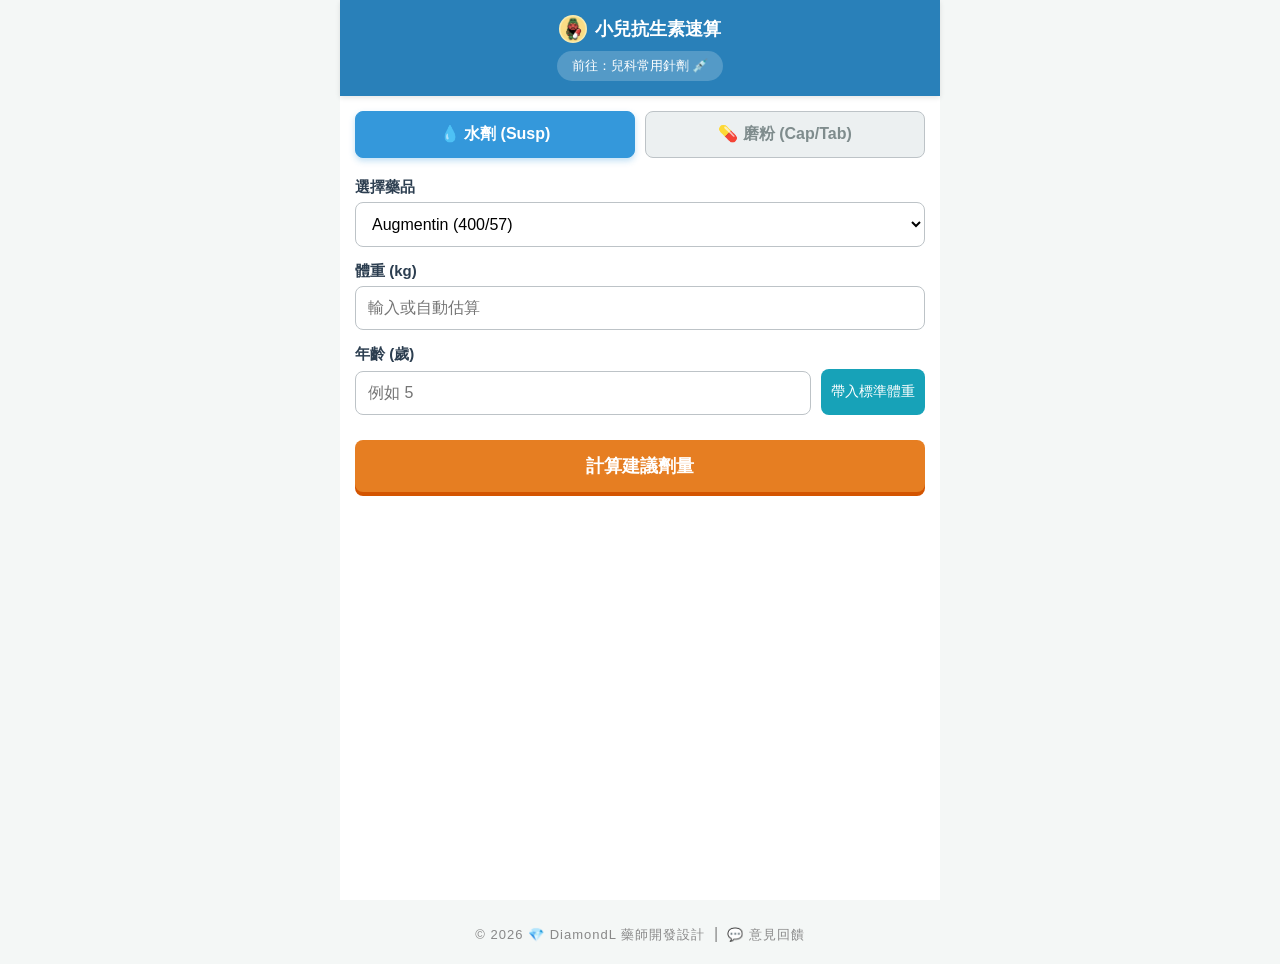
==== commit ba4caf82: "Update index.html" ====
--- a/index.html
+++ b/index.html
@@ -226,7 +226,8 @@
 </div>
 <!-- 👇 新增這一行，先把資料庫載入進來 (順序很重要，一定要在上面) 👇 -->
 <script src="database.js"></script>
-
+<!-- 👇 2. 再載入主程式大腦 👇 -->
+    <script src="app.js"></script>
 <div class="creator-footer">
     <a href="https://liaoweihung.github.io/hub/index.html">&copy; 2026 💎 DiamondL 藥師開發設計</a>
     &nbsp;|&nbsp;
